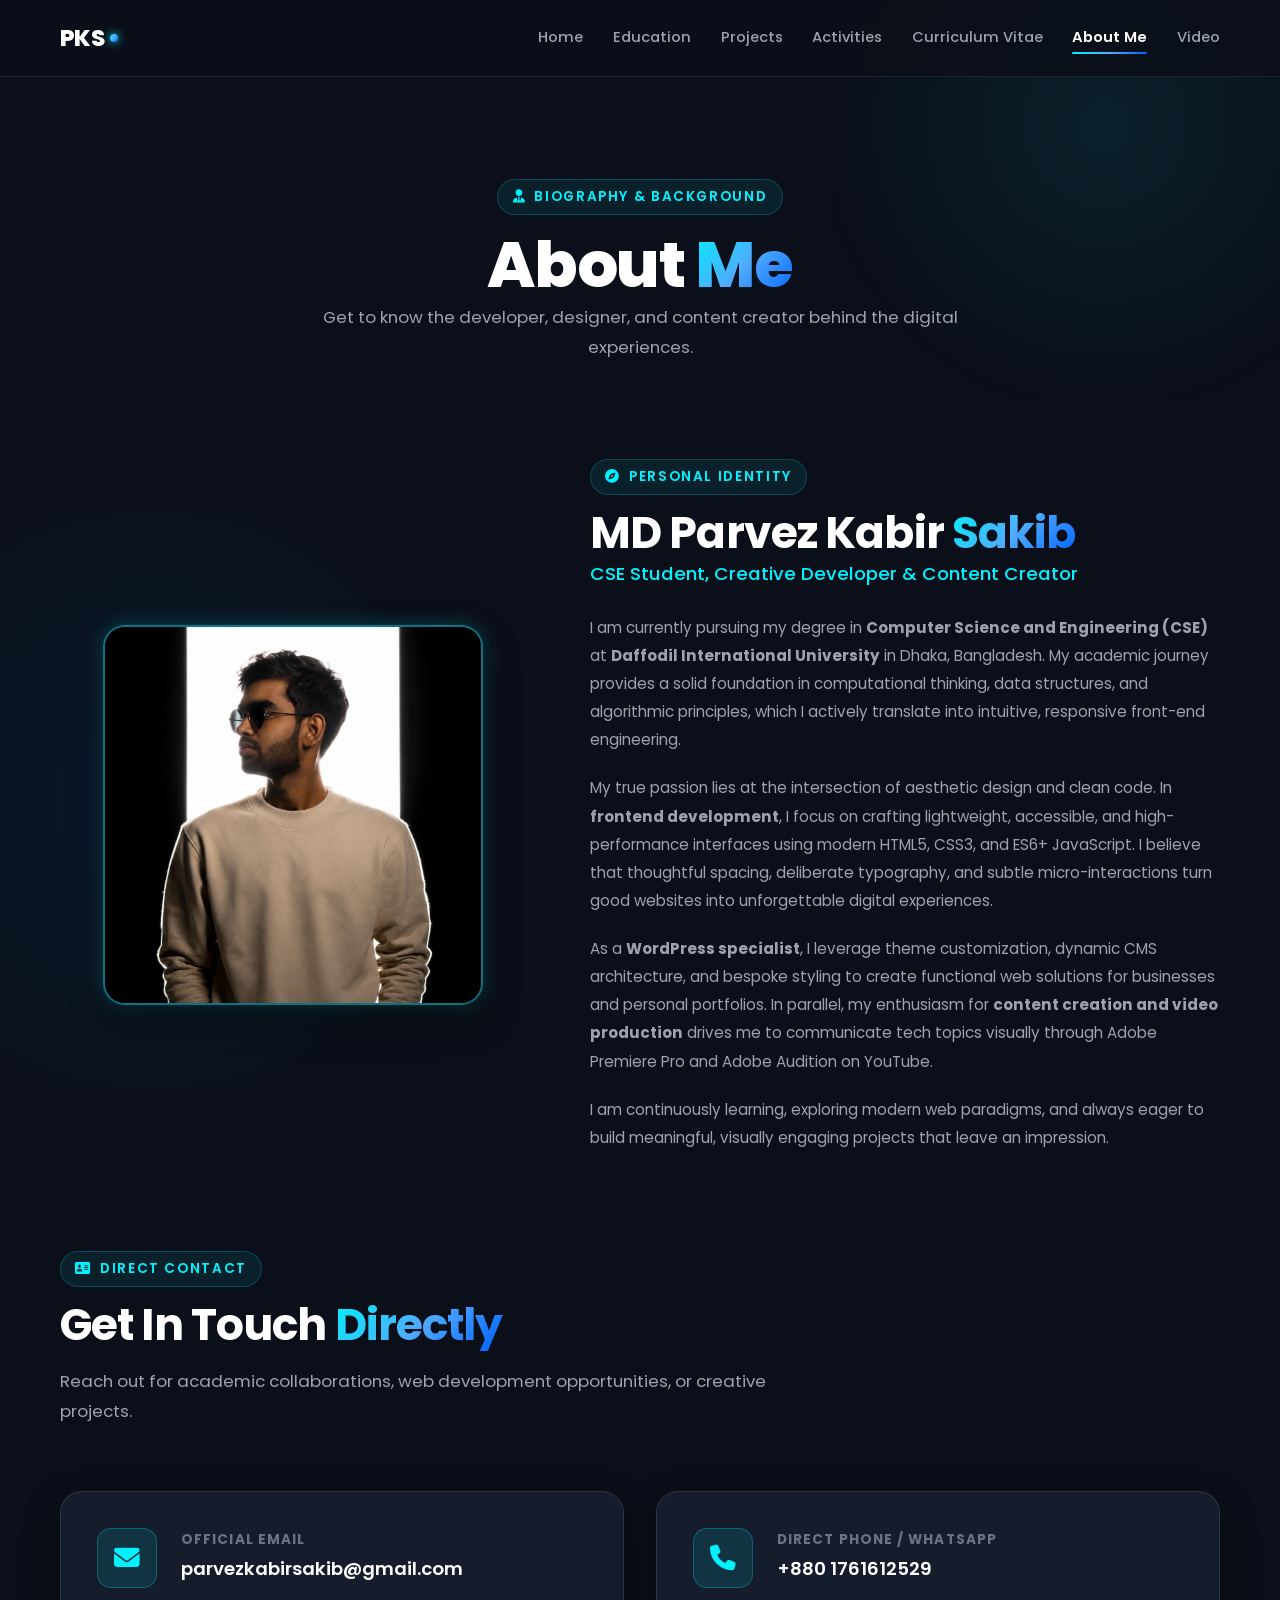
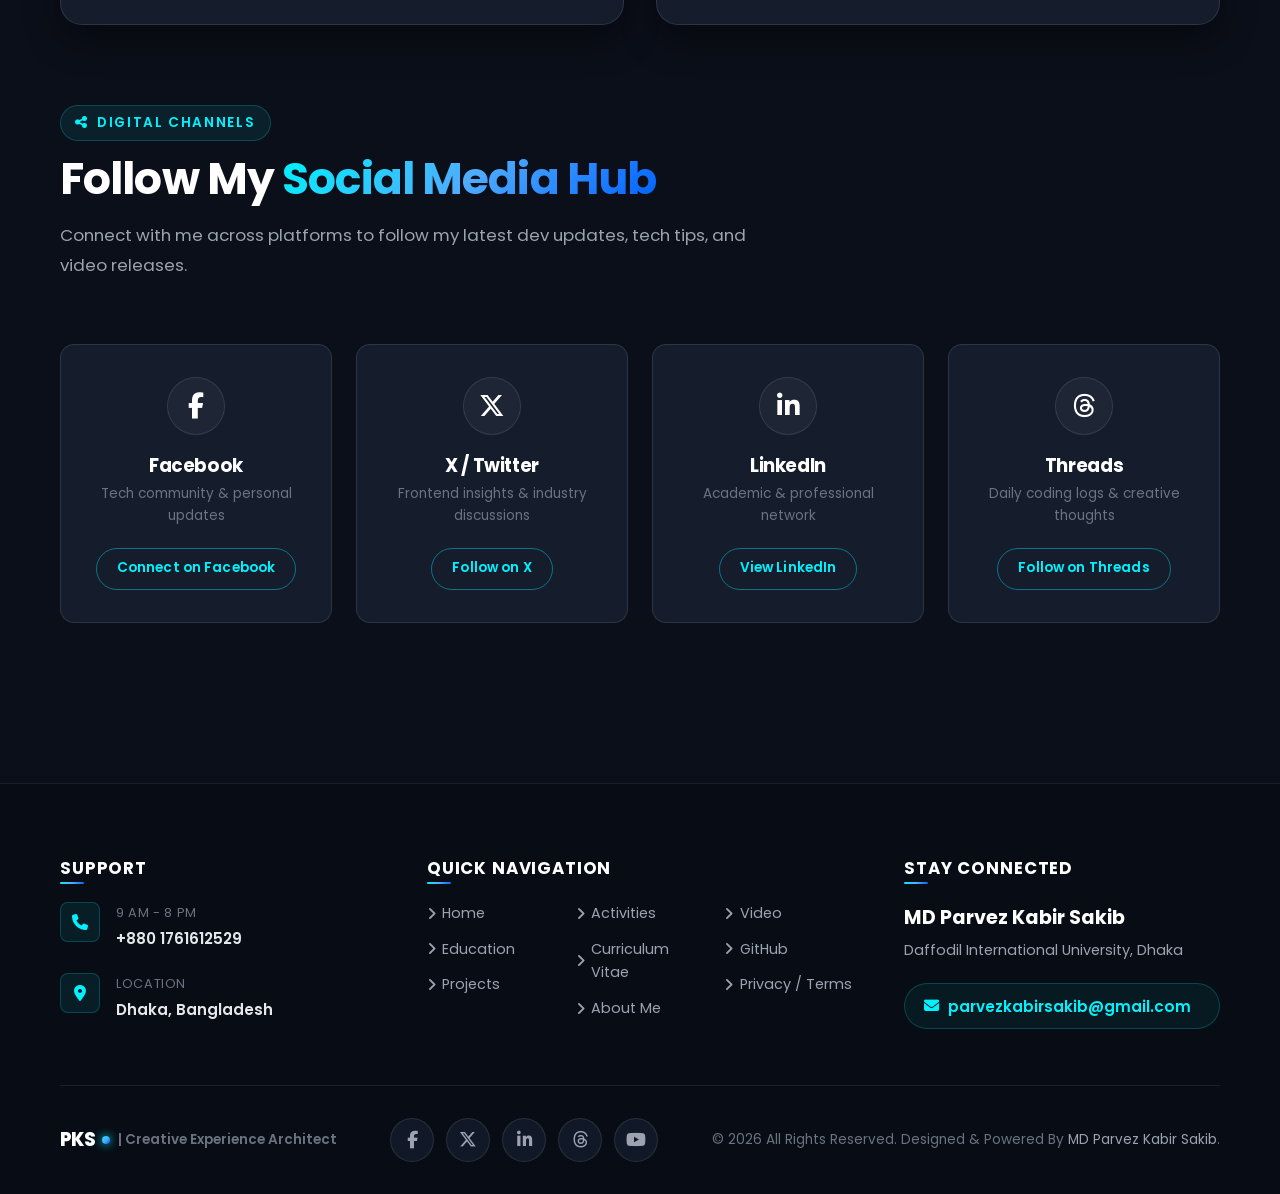
==== about.html @ 27f97925 "Initial commit: MD Parvez Kabir Sakib premium personal portfolio website" ====
<!DOCTYPE html>
<html lang="en">
<head>
  <meta charset="UTF-8">
  <meta name="viewport" content="width=device-width, initial-scale=1.0">
  <meta name="description" content="About MD Parvez Kabir Sakib - CSE student, frontend developer, WordPress specialist, and content creator based in Dhaka, Bangladesh.">
  <meta name="author" content="MD Parvez Kabir Sakib">
  <meta name="theme-color" content="#0b0f19">
  <title>About Me | MD Parvez Kabir Sakib</title>

  <!-- Google Font: Poppins -->
  <link rel="preconnect" href="https://fonts.googleapis.com">
  <link rel="preconnect" href="https://fonts.gstatic.com" crossorigin>
  <link href="https://fonts.googleapis.com/css2?family=Poppins:wght@300;400;500;600;700;800&display=swap" rel="stylesheet">

  <!-- Font Awesome Icons -->
  <link rel="stylesheet" href="https://cdnjs.cloudflare.com/ajax/libs/font-awesome/6.5.1/css/all.min.css">

  <!-- Master Stylesheet -->
  <link rel="stylesheet" href="css/style.css">
</head>
<body>

  <!-- ========================================================================
       GLOBAL NAVIGATION BAR
       ======================================================================== -->
  <header class="site-header">
    <div class="container">
      <nav class="navbar" aria-label="Main Navigation">
        <a href="index.html" class="brand-logo" aria-label="MD Parvez Kabir Sakib Home">
          <span>PKS</span><span class="logo-dot"></span>
        </a>

        <button class="nav-toggle" aria-label="Toggle Navigation Menu" aria-expanded="false">
          <span></span>
          <span></span>
          <span></span>
        </button>

        <ul class="nav-menu">
          <li><a href="index.html" class="nav-link">Home</a></li>
          <li><a href="education.html" class="nav-link">Education</a></li>
          <li><a href="projects.html" class="nav-link">Projects</a></li>
          <li><a href="activities.html" class="nav-link">Activities</a></li>
          <li><a href="cv.html" class="nav-link">Curriculum Vitae</a></li>
          <li><a href="about.html" class="nav-link active">About Me</a></li>
          <li><a href="video.html" class="nav-link">Video</a></li>
        </ul>
      </nav>
    </div>
  </header>

  <main>
    <!-- ======================================================================
         PAGE HERO BANNER
         ====================================================================== -->
    <section class="section" style="padding-bottom: 2rem;">
      <div class="container">
        <div class="section-header reveal-item reveal-down">
          <span class="section-label"><i class="fa-solid fa-user-tie"></i> Biography & Background</span>
          <h1>About <span class="text-gradient">Me</span></h1>
          <p>Get to know the developer, designer, and content creator behind the digital experiences.</p>
        </div>
      </div>
    </section>

    <!-- ======================================================================
         PROFILE STORY SECTION (2-COLUMN EDITORIAL)
         ====================================================================== -->
    <section class="section" style="padding-top: 0;">
      <div class="container">
        
        <div class="about-hero-grid">
          <!-- Portrait Frame -->
          <div class="about-portrait-wrap reveal-item reveal-left">
            <div class="about-portrait-frame">
              <!-- PROFILE IMAGE: Replace assets/images/profile.jpg with your portrait photo -->
              <img src="assets/images/profile.jpg" alt="Portrait of MD Parvez Kabir Sakib" loading="eager">
            </div>
          </div>

          <!-- Story Narrative Content -->
          <div class="about-story-content reveal-item reveal-right">
            <span class="section-label"><i class="fa-solid fa-compass"></i> Personal Identity</span>
            <h2>MD Parvez Kabir <span class="text-gradient">Sakib</span></h2>
            <div class="about-lead">CSE Student, Creative Developer & Content Creator</div>

            <div class="about-body-text">
              <p>
                I am currently pursuing my degree in <strong>Computer Science and Engineering (CSE)</strong> at <strong>Daffodil International University</strong> in Dhaka, Bangladesh. My academic journey provides a solid foundation in computational thinking, data structures, and algorithmic principles, which I actively translate into intuitive, responsive front-end engineering.
              </p>
              <p>
                My true passion lies at the intersection of aesthetic design and clean code. In <strong>frontend development</strong>, I focus on crafting lightweight, accessible, and high-performance interfaces using modern HTML5, CSS3, and ES6+ JavaScript. I believe that thoughtful spacing, deliberate typography, and subtle micro-interactions turn good websites into unforgettable digital experiences.
              </p>
              <p>
                As a <strong>WordPress specialist</strong>, I leverage theme customization, dynamic CMS architecture, and bespoke styling to create functional web solutions for businesses and personal portfolios. In parallel, my enthusiasm for <strong>content creation and video production</strong> drives me to communicate tech topics visually through Adobe Premiere Pro and Adobe Audition on YouTube.
              </p>
              <p>
                I am continuously learning, exploring modern web paradigms, and always eager to build meaningful, visually engaging projects that leave an impression.
              </p>
            </div>
          </div>
        </div>

        <!-- ====================================================================
             DIRECT CONTACT INFORMATION HUB (CLICKABLE MAILTO & TEL)
             ==================================================================== -->
        <div id="contact" style="margin-bottom: 5rem;">
          <div class="section-header text-left reveal-item reveal-up">
            <span class="section-label"><i class="fa-solid fa-address-card"></i> Direct Contact</span>
            <h2>Get In Touch <span class="text-gradient">Directly</span></h2>
            <p>Reach out for academic collaborations, web development opportunities, or creative projects.</p>
          </div>

          <div class="contact-hub-grid">
            <!-- Email Card -->
            <div class="contact-card-interactive reveal-item reveal-scale delay-1">
              <div class="contact-card-icon">
                <i class="fa-solid fa-envelope"></i>
              </div>
              <div class="contact-card-info">
                <h4>Official Email</h4>
                <a href="mailto:parvezkabirsakib@gmail.com">parvezkabirsakib@gmail.com</a>
              </div>
            </div>

            <!-- Phone Card -->
            <div class="contact-card-interactive reveal-item reveal-scale delay-2">
              <div class="contact-card-icon">
                <i class="fa-solid fa-phone"></i>
              </div>
              <div class="contact-card-info">
                <h4>Direct Phone / WhatsApp</h4>
                <a href="tel:+8801761612529">+880 1761612529</a>
              </div>
            </div>
          </div>
        </div>

        <!-- ====================================================================
             SOCIAL MEDIA HUB (4 PLATFORMS)
             ==================================================================== -->
        <div style="margin-bottom: 3rem;">
          <div class="section-header text-left reveal-item reveal-up">
            <span class="section-label"><i class="fa-solid fa-share-nodes"></i> Digital Channels</span>
            <h2>Follow My <span class="text-gradient">Social Media Hub</span></h2>
            <p>Connect with me across platforms to follow my latest dev updates, tech tips, and video releases.</p>
          </div>

          <div class="social-hub-grid">
            <!-- 1. Facebook -->
            <a href="https://www.facebook.com/parvezkabirsakib/" target="_blank" rel="noopener noreferrer" class="social-hub-card reveal-item reveal-up delay-1">
              <div class="social-hub-icon">
                <i class="fa-brands fa-facebook-f"></i>
              </div>
              <h3 class="social-hub-name">Facebook</h3>
              <div class="social-hub-desc">Tech community & personal updates</div>
              <span class="btn btn-outline btn-sm">Connect on Facebook</span>
            </a>

            <!-- 2. X (Twitter) -->
            <a href="https://x.com/ParvezKabir03" target="_blank" rel="noopener noreferrer" class="social-hub-card reveal-item reveal-up delay-2">
              <div class="social-hub-icon">
                <i class="fa-brands fa-x-twitter"></i>
              </div>
              <h3 class="social-hub-name">X / Twitter</h3>
              <div class="social-hub-desc">Frontend insights & industry discussions</div>
              <span class="btn btn-outline btn-sm">Follow on X</span>
            </a>

            <!-- 3. LinkedIn -->
            <a href="https://www.linkedin.com/in/parvez-kabir-sakib-220777326/" target="_blank" rel="noopener noreferrer" class="social-hub-card reveal-item reveal-up delay-3">
              <div class="social-hub-icon">
                <i class="fa-brands fa-linkedin-in"></i>
              </div>
              <h3 class="social-hub-name">LinkedIn</h3>
              <div class="social-hub-desc">Academic & professional network</div>
              <span class="btn btn-outline btn-sm">View LinkedIn</span>
            </a>

            <!-- 4. Threads -->
            <a href="https://www.threads.com/@parvezkabirsakib" target="_blank" rel="noopener noreferrer" class="social-hub-card reveal-item reveal-up delay-4">
              <div class="social-hub-icon">
                <i class="fa-brands fa-threads"></i>
              </div>
              <h3 class="social-hub-name">Threads</h3>
              <div class="social-hub-desc">Daily coding logs & creative thoughts</div>
              <span class="btn btn-outline btn-sm">Follow on Threads</span>
            </a>
          </div>
        </div>

      </div>
    </section>

    <!-- Terms / Privacy notice placeholder anchor for footer compliance -->
    <div id="terms" style="padding-top: 10px;"></div>
  </main>

  <!-- ========================================================================
       GLOBAL FOOTER
       ======================================================================== -->
  <footer class="site-footer">
    <div class="container">
      <div class="footer-top-grid">
        
        <!-- COLUMN 01 — SUPPORT -->
        <div class="footer-col">
          <h4 class="footer-col-title">Support</h4>
          <div class="footer-contact-cards">
            <div class="footer-contact-item">
              <div class="footer-contact-icon">
                <i class="fa-solid fa-phone"></i>
              </div>
              <div class="footer-contact-text">
                <span>9 AM - 8 PM</span>
                <a href="tel:+8801761612529">+880 1761612529</a>
              </div>
            </div>

            <div class="footer-contact-item">
              <div class="footer-contact-icon">
                <i class="fa-solid fa-location-dot"></i>
              </div>
              <div class="footer-contact-text">
                <span>Location</span>
                <strong>Dhaka, Bangladesh</strong>
              </div>
            </div>
          </div>
        </div>

        <!-- COLUMN 02 — ABOUT ME / QUICK LINKS -->
        <div class="footer-col">
          <h4 class="footer-col-title">Quick Navigation</h4>
          <div class="footer-links-grid">
            <div class="footer-links-group">
              <a href="index.html" class="footer-link"><i class="fa-solid fa-angle-right"></i> Home</a>
              <a href="education.html" class="footer-link"><i class="fa-solid fa-angle-right"></i> Education</a>
              <a href="projects.html" class="footer-link"><i class="fa-solid fa-angle-right"></i> Projects</a>
            </div>
            <div class="footer-links-group">
              <a href="activities.html" class="footer-link"><i class="fa-solid fa-angle-right"></i> Activities</a>
              <a href="cv.html" class="footer-link"><i class="fa-solid fa-angle-right"></i> Curriculum Vitae</a>
              <a href="about.html" class="footer-link"><i class="fa-solid fa-angle-right"></i> About Me</a>
            </div>
            <div class="footer-links-group">
              <a href="video.html" class="footer-link"><i class="fa-solid fa-angle-right"></i> Video</a>
              <a href="https://github.com/parvezkabirsakib" target="_blank" rel="noopener noreferrer" class="footer-link"><i class="fa-solid fa-angle-right"></i> GitHub</a>
              <a href="about.html#terms" class="footer-link"><i class="fa-solid fa-angle-right"></i> Privacy / Terms</a>
            </div>
          </div>
        </div>

        <!-- COLUMN 03 — STAY CONNECTED -->
        <div class="footer-col">
          <h4 class="footer-col-title">Stay Connected</h4>
          <div class="footer-connected-block">
            <div class="footer-author-name">MD Parvez Kabir Sakib</div>
            <div class="footer-author-uni">Daffodil International University, Dhaka</div>
            <a href="mailto:parvezkabirsakib@gmail.com" class="footer-email-link">
              <i class="fa-solid fa-envelope"></i> parvezkabirsakib@gmail.com
            </a>
          </div>
        </div>

      </div>

      <!-- FOOTER BOTTOM -->
      <div class="footer-bottom">
        <div class="footer-badge-wrap">
          <span class="brand-logo" style="font-size: 1.15rem;">PKS<span class="logo-dot"></span></span>
          <span>| Creative Experience Architect</span>
        </div>

        <div class="footer-social-icons">
          <a href="https://www.facebook.com/parvezkabirsakib/" target="_blank" rel="noopener noreferrer" class="social-btn" aria-label="Facebook">
            <i class="fa-brands fa-facebook-f"></i>
          </a>
          <a href="https://x.com/ParvezKabir03" target="_blank" rel="noopener noreferrer" class="social-btn" aria-label="X (Twitter)">
            <i class="fa-brands fa-x-twitter"></i>
          </a>
          <a href="https://www.linkedin.com/in/parvez-kabir-sakib-220777326/" target="_blank" rel="noopener noreferrer" class="social-btn" aria-label="LinkedIn">
            <i class="fa-brands fa-linkedin-in"></i>
          </a>
          <a href="https://www.threads.com/@parvezkabirsakib" target="_blank" rel="noopener noreferrer" class="social-btn" aria-label="Threads">
            <i class="fa-brands fa-threads"></i>
          </a>
          <a href="https://www.youtube.com/@ojanarohoshoershondhane9243" target="_blank" rel="noopener noreferrer" class="social-btn" aria-label="YouTube">
            <i class="fa-brands fa-youtube"></i>
          </a>
        </div>

        <div class="footer-copyright">
          © 2026 All Rights Reserved. Designed & Powered By <span>MD Parvez Kabir Sakib</span>.
        </div>
      </div>
    </div>
  </footer>

  <script src="js/script.js" defer></script>
</body>
</html>
---- css/style.css ----
/* ==========================================================================
   MASTER STYLESHEET: MD PARVEZ KABIR SAKIB - PREMIUM PORTFOLIO
   Art Direction: Dark Luxury Creative Agency & Interactive Experience
   Color Palette: Dark Navy (#0b0f19) & Electric Gradient-Blue
   Typography: Poppins (Google Fonts)
   ========================================================================== */

/* --------------------------------------------------------------------------
   1. CSS VARIABLES & DESIGN TOKENS
   -------------------------------------------------------------------------- */
:root {
  /* Color Identity */
  --bg-primary: #0b0f19;
  --bg-secondary: #111827;
  --bg-card: #151d2d;
  --bg-card-hover: #1a2438;
  --bg-card-subtle: rgba(21, 29, 45, 0.65);
  --bg-glass: rgba(21, 29, 45, 0.72);
  --bg-glass-nav: rgba(11, 15, 25, 0.88);

  /* Borders & Dividers */
  --border-subtle: rgba(255, 255, 255, 0.08);
  --border-card: rgba(255, 255, 255, 0.1);
  --border-highlight: rgba(0, 242, 254, 0.4);
  --border-glow: rgba(0, 242, 254, 0.2);

  /* Typography Colors */
  --text-primary: #ffffff;
  --text-secondary: #9ca3af;
  --text-muted: #6b7280;
  --text-contrast: #e5e7eb;

  /* Electric Gradient Blue */
  --gradient-blue: linear-gradient(135deg, #00f2fe 0%, #4facfe 50%, #0061ff 100%);
  --gradient-blue-reverse: linear-gradient(135deg, #0061ff 0%, #4facfe 50%, #00f2fe 100%);
  --gradient-blue-subtle: linear-gradient(135deg, rgba(0, 242, 254, 0.15) 0%, rgba(79, 172, 254, 0.1) 50%, rgba(0, 97, 255, 0.05) 100%);
  --gradient-dark-card: linear-gradient(180deg, rgba(21, 29, 45, 0.9) 0%, rgba(17, 24, 39, 0.95) 100%);

  /* Accents & Glows */
  --cyan-accent: #00f2fe;
  --blue-mid: #4facfe;
  --blue-deep: #0061ff;
  --blue-glow: 0 0 20px rgba(0, 242, 254, 0.25);
  --blue-glow-hover: 0 10px 30px rgba(0, 242, 254, 0.35);
  --card-shadow: 0 15px 35px rgba(0, 0, 0, 0.4);
  --card-shadow-hover: 0 22px 45px rgba(0, 0, 0, 0.6);

  /* Typography System */
  --font-family: 'Poppins', -apple-system, BlinkMacSystemFont, 'Segoe UI', Roboto, Helvetica, Arial, sans-serif;

  /* Layout & Spacing */
  --container-width: 1240px;
  --container-padding: clamp(1.25rem, 4vw, 2.5rem);
  --section-spacing-y: clamp(4.5rem, 8vw, 7.5rem);
  --border-radius-sm: 8px;
  --border-radius-md: 14px;
  --border-radius-lg: 22px;
  --border-radius-full: 9999px;

  /* Transitions */
  --transition-fast: 0.22s cubic-bezier(0.16, 1, 0.3, 1);
  --transition-normal: 0.35s cubic-bezier(0.16, 1, 0.3, 1);
  --transition-slow: 0.65s cubic-bezier(0.16, 1, 0.3, 1);
}

/* --------------------------------------------------------------------------
   2. GLOBAL RESETS & FOUNDATION
   -------------------------------------------------------------------------- */
*,
*::before,
*::after {
  box-sizing: border-box;
  margin: 0;
  padding: 0;
}

html {
  font-family: var(--font-family);
  font-size: 16px;
  scroll-behavior: smooth;
  background-color: var(--bg-primary);
  color: var(--text-primary);
  text-rendering: optimizeLegibility;
  -webkit-font-smoothing: antialiased;
  -moz-osx-font-smoothing: grayscale;
}

body {
  background-color: var(--bg-primary);
  color: var(--text-primary);
  min-height: 100vh;
  display: flex;
  flex-direction: column;
  overflow-x: hidden;
  position: relative;
  line-height: 1.65;
}

/* Ambient Subtle Background Glow */
body::before {
  content: "";
  position: fixed;
  top: -150px;
  right: -100px;
  width: 550px;
  height: 550px;
  background: radial-gradient(circle, rgba(0, 242, 254, 0.08) 0%, rgba(0, 97, 255, 0.02) 65%, transparent 75%);
  pointer-events: none;
  z-index: 0;
}

body::after {
  content: "";
  position: fixed;
  bottom: -200px;
  left: -150px;
  width: 600px;
  height: 600px;
  background: radial-gradient(circle, rgba(0, 97, 255, 0.07) 0%, rgba(0, 242, 254, 0.02) 65%, transparent 75%);
  pointer-events: none;
  z-index: 0;
}

img,
svg,
video {
  display: block;
  max-width: 100%;
  height: auto;
}

a {
  color: inherit;
  text-decoration: none;
  transition: color var(--transition-fast);
}

button {
  font-family: inherit;
  background: none;
  border: none;
  cursor: pointer;
  color: inherit;
}

ul,
ol {
  list-style: none;
}

/* Custom Scrollbar */
::-webkit-scrollbar {
  width: 9px;
}

::-webkit-scrollbar-track {
  background: var(--bg-primary);
}

::-webkit-scrollbar-thumb {
  background: #1f293d;
  border-radius: var(--border-radius-full);
  border: 2px solid var(--bg-primary);
}

::-webkit-scrollbar-thumb:hover {
  background: linear-gradient(180deg, #00f2fe, #0061ff);
}

/* Selection Color */
::selection {
  background: rgba(0, 242, 254, 0.3);
  color: #ffffff;
}

/* --------------------------------------------------------------------------
   3. TYPOGRAPHY HIERARCHY
   -------------------------------------------------------------------------- */
h1,
h2,
h3,
h4,
h5,
h6 {
  font-weight: 700;
  line-height: 1.2;
  color: var(--text-primary);
  letter-spacing: -0.02em;
}

h1 {
  font-size: clamp(2.4rem, 5vw, 4.2rem);
  font-weight: 800;
}

h2 {
  font-size: clamp(1.85rem, 3.8vw, 2.75rem);
  font-weight: 700;
}

h3 {
  font-size: clamp(1.35rem, 2.4vw, 1.85rem);
}

h4 {
  font-size: clamp(1.1rem, 1.8vw, 1.35rem);
}

p {
  color: var(--text-secondary);
  font-size: clamp(0.95rem, 1.1vw, 1.05rem);
  line-height: 1.75;
}

.text-gradient {
  background: var(--gradient-blue);
  -webkit-background-clip: text;
  -webkit-text-fill-color: transparent;
  display: inline-block;
}

.text-muted {
  color: var(--text-muted);
}

.section-label {
  display: inline-flex;
  align-items: center;
  gap: 0.5rem;
  font-size: 0.85rem;
  font-weight: 600;
  letter-spacing: 0.12em;
  text-transform: uppercase;
  color: var(--cyan-accent);
  margin-bottom: 0.75rem;
  background: rgba(0, 242, 254, 0.08);
  padding: 0.35rem 0.9rem;
  border-radius: var(--border-radius-full);
  border: 1px solid rgba(0, 242, 254, 0.2);
}

.section-header {
  text-align: center;
  max-width: 720px;
  margin: 0 auto clamp(2.5rem, 5vw, 4rem);
}

.section-header.text-left {
  text-align: left;
  margin-left: 0;
}

.section-header h2 {
  margin-bottom: 1rem;
}

.section-header p {
  color: var(--text-secondary);
  font-size: 1.05rem;
}

/* --------------------------------------------------------------------------
   4. LAYOUT CONTAINERS & UTILITIES
   -------------------------------------------------------------------------- */
.container {
  width: 100%;
  max-width: var(--container-width);
  margin: 0 auto;
  padding: 0 var(--container-padding);
  position: relative;
  z-index: 1;
}

.section {
  padding: var(--section-spacing-y) 0;
  position: relative;
  z-index: 1;
}

.section-alt {
  background-color: var(--bg-secondary);
  border-top: 1px solid var(--border-subtle);
  border-bottom: 1px solid var(--border-subtle);
}

/* Flex / Grid Utilities */
.grid {
  display: grid;
  gap: 2rem;
}

.grid-2 {
  grid-template-columns: repeat(2, 1fr);
}

.grid-3 {
  grid-template-columns: repeat(3, 1fr);
}

.grid-4 {
  grid-template-columns: repeat(4, 1fr);
}

/* --------------------------------------------------------------------------
   5. BUTTONS & INTERACTIVE ELEMENTS
   -------------------------------------------------------------------------- */
.btn {
  display: inline-flex;
  align-items: center;
  justify-content: center;
  gap: 0.65rem;
  padding: 0.85rem 1.85rem;
  font-size: 0.95rem;
  font-weight: 600;
  border-radius: var(--border-radius-full);
  transition: all var(--transition-normal);
  position: relative;
  overflow: hidden;
  letter-spacing: 0.01em;
  white-space: nowrap;
  text-decoration: none;
}

.btn-primary {
  background: var(--gradient-blue);
  color: #0b0f19;
  font-weight: 700;
  box-shadow: 0 4px 15px rgba(0, 242, 254, 0.25);
  border: 1px solid transparent;
}

.btn-primary:hover {
  transform: translateY(-3px);
  box-shadow: var(--blue-glow-hover);
  color: #000000;
}

.btn-secondary {
  background: rgba(255, 255, 255, 0.04);
  color: var(--text-primary);
  border: 1px solid var(--border-card);
  backdrop-filter: blur(8px);
}

.btn-secondary:hover {
  background: rgba(255, 255, 255, 0.08);
  border-color: var(--cyan-accent);
  color: #ffffff;
  transform: translateY(-3px);
  box-shadow: 0 6px 20px rgba(0, 242, 254, 0.15);
}

.btn-outline {
  background: transparent;
  color: var(--cyan-accent);
  border: 1px solid rgba(0, 242, 254, 0.4);
}

.btn-outline:hover {
  background: rgba(0, 242, 254, 0.1);
  border-color: var(--cyan-accent);
  box-shadow: var(--blue-glow);
  transform: translateY(-2px);
}

.btn-sm {
  padding: 0.55rem 1.25rem;
  font-size: 0.85rem;
}

/* Circular Social Button */
.social-btn {
  display: inline-flex;
  align-items: center;
  justify-content: center;
  width: 44px;
  height: 44px;
  border-radius: var(--border-radius-full);
  background: rgba(21, 29, 45, 0.8);
  border: 1px solid var(--border-card);
  color: var(--text-secondary);
  font-size: 1.1rem;
  transition: all var(--transition-fast);
}

.social-btn:hover {
  color: #0b0f19;
  background: var(--gradient-blue);
  border-color: transparent;
  transform: translateY(-3px);
  box-shadow: var(--blue-glow);
}

/* --------------------------------------------------------------------------
   6. GLOBAL NAVIGATION (GLASSMORPHIC STICKY NAVBAR)
   -------------------------------------------------------------------------- */
.site-header {
  position: sticky;
  top: 0;
  left: 0;
  width: 100%;
  z-index: 1000;
  background: var(--bg-glass-nav);
  backdrop-filter: blur(14px);
  -webkit-backdrop-filter: blur(14px);
  border-bottom: 1px solid var(--border-subtle);
  transition: padding var(--transition-fast), background var(--transition-fast);
}

.navbar {
  display: flex;
  align-items: center;
  justify-content: space-between;
  height: 76px;
}

/* Logo */
.brand-logo {
  display: inline-flex;
  align-items: center;
  gap: 0.4rem;
  font-size: 1.45rem;
  font-weight: 800;
  letter-spacing: -0.03em;
  color: #ffffff;
}

.brand-logo .logo-dot {
  display: inline-block;
  width: 8px;
  height: 8px;
  border-radius: 50%;
  background: var(--gradient-blue);
  box-shadow: 0 0 10px var(--cyan-accent);
}

/* Navigation Links */
.nav-menu {
  display: flex;
  align-items: center;
  gap: 1.85rem;
}

.nav-link {
  font-size: 0.92rem;
  font-weight: 500;
  color: var(--text-secondary);
  position: relative;
  padding: 0.4rem 0;
  transition: color var(--transition-fast);
}

.nav-link::after {
  content: "";
  position: absolute;
  left: 0;
  bottom: 0;
  width: 0;
  height: 2px;
  background: var(--gradient-blue);
  transition: width var(--transition-normal);
  border-radius: var(--border-radius-full);
}

.nav-link:hover {
  color: #ffffff;
}

.nav-link:hover::after {
  width: 100%;
}

.nav-link.active {
  color: #ffffff;
  font-weight: 600;
}

.nav-link.active::after {
  width: 100%;
}

/* Hamburger Toggle for Mobile */
.nav-toggle {
  display: none;
  flex-direction: column;
  justify-content: center;
  align-items: center;
  width: 44px;
  height: 44px;
  background: rgba(255, 255, 255, 0.05);
  border: 1px solid var(--border-card);
  border-radius: var(--border-radius-sm);
  cursor: pointer;
  padding: 0;
  z-index: 1001;
  transition: border-color var(--transition-fast);
}

.nav-toggle:hover {
  border-color: var(--cyan-accent);
}

.nav-toggle span {
  display: block;
  width: 22px;
  height: 2px;
  background: #ffffff;
  border-radius: 2px;
  transition: all var(--transition-fast);
}

.nav-toggle span:not(:last-child) {
  margin-bottom: 5px;
}

/* Hamburger Active State Animation */
.nav-toggle.is-active span:nth-child(1) {
  transform: translateY(7px) rotate(45deg);
  background: var(--cyan-accent);
}

.nav-toggle.is-active span:nth-child(2) {
  opacity: 0;
  transform: scaleX(0);
}

.nav-toggle.is-active span:nth-child(3) {
  transform: translateY(-7px) rotate(-45deg);
  background: var(--cyan-accent);
}

/* --------------------------------------------------------------------------
   7. HERO SECTION (HOME PAGE)
   -------------------------------------------------------------------------- */
.hero-section {
  padding: clamp(3rem, 6vw, 6.5rem) 0 clamp(4rem, 8vw, 7rem);
  position: relative;
  overflow: hidden;
}

.hero-grid {
  display: grid;
  grid-template-columns: 1.15fr 0.85fr;
  align-items: center;
  gap: clamp(2rem, 5vw, 4.5rem);
}

/* Left Hero Column */
.hero-left {
  display: flex;
  flex-direction: column;
  align-items: flex-start;
}

.hero-subtitle-intro {
  display: inline-flex;
  align-items: center;
  gap: 0.6rem;
  font-size: 1.05rem;
  font-weight: 500;
  color: var(--cyan-accent);
  margin-bottom: 0.85rem;
  letter-spacing: 0.03em;
}

.hero-title {
  margin-bottom: 1rem;
  font-weight: 800;
  line-height: 1.15;
}

.hero-typewriter-wrapper {
  font-size: clamp(1.2rem, 2.2vw, 1.7rem);
  font-weight: 600;
  color: var(--text-contrast);
  margin-bottom: 1.5rem;
  min-height: 2.4rem;
  display: flex;
  align-items: center;
  flex-wrap: wrap;
  gap: 0.35rem;
}

.typewriter-text {
  background: var(--gradient-blue);
  -webkit-background-clip: text;
  -webkit-text-fill-color: transparent;
  font-weight: 700;
}

.typewriter-cursor {
  display: inline-block;
  width: 3px;
  height: 1.3em;
  background: var(--cyan-accent);
  margin-left: 3px;
  vertical-align: middle;
  border-radius: 2px;
  animation: cursorBlink 0.9s infinite;
  box-shadow: 0 0 8px var(--cyan-accent);
}

@keyframes cursorBlink {

  0%,
  100% {
    opacity: 1;
  }

  50% {
    opacity: 0;
  }
}

.hero-description {
  max-width: 580px;
  font-size: 1.05rem;
  color: var(--text-secondary);
  line-height: 1.8;
  margin-bottom: 2.25rem;
}

.hero-actions {
  display: flex;
  align-items: center;
  flex-wrap: wrap;
  gap: 1.25rem;
  margin-bottom: 2.5rem;
}

.hero-socials {
  display: flex;
  align-items: center;
  gap: 0.85rem;
}

.hero-socials-label {
  font-size: 0.85rem;
  color: var(--text-muted);
  font-weight: 500;
  margin-right: 0.25rem;
}

/* Right Hero Column (Circular Profile Composition) */
.hero-right {
  display: flex;
  justify-content: center;
  align-items: center;
  position: relative;
}

.profile-composition-container {
  position: relative;
  width: clamp(280px, 32vw, 420px);
  height: clamp(280px, 32vw, 420px);
  display: flex;
  align-items: center;
  justify-content: center;
}

/* Ambient Glow behind image */
.profile-glow-backdrop {
  position: absolute;
  top: 50%;
  left: 50%;
  transform: translate(-50%, -50%);
  width: 90%;
  height: 90%;
  background: radial-gradient(circle, rgba(0, 242, 254, 0.22) 0%, rgba(0, 97, 255, 0.12) 60%, transparent 80%);
  border-radius: 50%;
  filter: blur(25px);
  z-index: 1;
  pointer-events: none;
}

/* Counter-Rotating Gradient Ring 1 */
.orbit-ring-outer {
  position: absolute;
  top: 0;
  left: 0;
  width: 100%;
  height: 100%;
  border-radius: 50%;
  border: 2px dashed rgba(0, 242, 254, 0.35);
  animation: rotateClockwise 28s linear infinite;
  z-index: 2;
  pointer-events: none;
}

.orbit-ring-outer::before {
  content: "";
  position: absolute;
  top: 15%;
  right: 5%;
  width: 10px;
  height: 10px;
  border-radius: 50%;
  background: var(--cyan-accent);
  box-shadow: 0 0 12px var(--cyan-accent);
}

/* Counter-Rotating Gradient Ring 2 */
.orbit-ring-inner {
  position: absolute;
  top: 7%;
  left: 7%;
  width: 86%;
  height: 86%;
  border-radius: 50%;
  border: 1.5px solid transparent;
  border-top-color: var(--cyan-accent);
  border-bottom-color: var(--blue-deep);
  animation: rotateCounterClockwise 20s linear infinite;
  z-index: 2;
  pointer-events: none;
}

.orbit-ring-inner::after {
  content: "";
  position: absolute;
  bottom: 12%;
  left: 8%;
  width: 8px;
  height: 8px;
  border-radius: 50%;
  background: var(--blue-mid);
  box-shadow: 0 0 10px var(--blue-mid);
}

@keyframes rotateClockwise {
  from {
    transform: rotate(0deg);
  }

  to {
    transform: rotate(360deg);
  }
}

@keyframes rotateCounterClockwise {
  from {
    transform: rotate(0deg);
  }

  to {
    transform: rotate(-360deg);
  }
}

/* Inner Profile Frame */
.profile-image-frame {
  position: relative;
  width: 76%;
  height: 76%;
  border-radius: 50%;
  overflow: hidden;
  z-index: 3;
  border: 3px solid rgba(255, 255, 255, 0.15);
  box-shadow: 0 15px 40px rgba(0, 0, 0, 0.6);
  background: var(--bg-card);
  transition: transform var(--transition-normal), border-color var(--transition-normal);
}

.profile-image-frame:hover {
  transform: scale(1.02);
  border-color: var(--cyan-accent);
}

.profile-image-frame img {
  width: 100%;
  height: 100%;
  object-fit: cover;
  transition: transform var(--transition-slow);
}

.profile-image-frame:hover img {
  transform: scale(1.06);
}

/* --------------------------------------------------------------------------
   8. FEATURED HIGHLIGHT CARDS (HOME PAGE)
   -------------------------------------------------------------------------- */
.highlight-card {
  background: var(--bg-card);
  border: 1px solid var(--border-card);
  border-radius: var(--border-radius-lg);
  padding: 2.25rem 2rem;
  position: relative;
  transition: all var(--transition-normal);
  display: flex;
  flex-direction: column;
  box-shadow: var(--card-shadow);
  overflow: hidden;
}

.highlight-card::before {
  content: "";
  position: absolute;
  top: 0;
  left: 0;
  right: 0;
  height: 3px;
  background: var(--gradient-blue);
  opacity: 0;
  transition: opacity var(--transition-fast);
}

.highlight-card:hover {
  transform: translateY(-8px);
  border-color: var(--border-highlight);
  box-shadow: var(--card-shadow-hover), var(--blue-glow);
  background: var(--bg-card-hover);
}

.highlight-card:hover::before {
  opacity: 1;
}

.highlight-icon-box {
  width: 60px;
  height: 60px;
  border-radius: var(--border-radius-md);
  background: rgba(0, 242, 254, 0.08);
  border: 1px solid rgba(0, 242, 254, 0.2);
  display: flex;
  align-items: center;
  justify-content: center;
  color: var(--cyan-accent);
  font-size: 1.6rem;
  margin-bottom: 1.5rem;
  transition: all var(--transition-fast);
}

.highlight-card:hover .highlight-icon-box {
  background: var(--gradient-blue);
  color: #0b0f19;
  transform: scale(1.08);
}

.highlight-card h3 {
  font-size: 1.35rem;
  margin-bottom: 0.85rem;
}

.highlight-card p {
  font-size: 0.95rem;
  line-height: 1.7;
  color: var(--text-secondary);
  margin-bottom: 1.5rem;
  flex-grow: 1;
}

.highlight-tags {
  display: flex;
  flex-wrap: wrap;
  gap: 0.5rem;
}

.highlight-tag {
  font-size: 0.78rem;
  font-weight: 500;
  color: var(--text-muted);
  background: rgba(255, 255, 255, 0.04);
  padding: 0.25rem 0.65rem;
  border-radius: var(--border-radius-full);
  border: 1px solid var(--border-subtle);
  transition: all var(--transition-fast);
}

.highlight-card:hover .highlight-tag {
  color: var(--text-secondary);
  border-color: rgba(0, 242, 254, 0.25);
}

/* --------------------------------------------------------------------------
   9. QUICK STATISTICS COUNTERS (HOME PAGE)
   -------------------------------------------------------------------------- */
.stats-section {
  padding: 4.5rem 0;
  background: var(--bg-secondary);
  border-top: 1px solid var(--border-subtle);
  border-bottom: 1px solid var(--border-subtle);
}

.stats-grid {
  display: grid;
  grid-template-columns: repeat(4, 1fr);
  gap: 1.5rem;
}

.stat-item {
  text-align: center;
  padding: 1.5rem 1rem;
  position: relative;
  transition: transform var(--transition-fast);
}

.stat-item:not(:last-child)::after {
  content: "";
  position: absolute;
  top: 20%;
  right: 0;
  height: 60%;
  width: 1px;
  background: var(--border-subtle);
}

.stat-item:hover {
  transform: translateY(-4px);
}

.stat-number-wrapper {
  display: inline-flex;
  align-items: baseline;
  justify-content: center;
  font-size: clamp(2.4rem, 4vw, 3.4rem);
  font-weight: 800;
  margin-bottom: 0.4rem;
  line-height: 1;
}

.stat-number {
  background: var(--gradient-blue);
  -webkit-background-clip: text;
  -webkit-text-fill-color: transparent;
}

.stat-plus {
  color: var(--cyan-accent);
  font-size: 0.7em;
  margin-left: 2px;
}

.stat-label {
  font-size: 0.92rem;
  font-weight: 500;
  color: var(--text-secondary);
  letter-spacing: 0.02em;
}

/* --------------------------------------------------------------------------
   10. CALL TO ACTION (CTA BANNER)
   -------------------------------------------------------------------------- */
.cta-banner {
  background: linear-gradient(135deg, rgba(21, 29, 45, 0.95) 0%, rgba(17, 24, 39, 0.98) 100%);
  border: 1px solid var(--border-card);
  border-radius: var(--border-radius-lg);
  padding: clamp(2.5rem, 5vw, 4.5rem) clamp(1.5rem, 4vw, 3.5rem);
  text-align: center;
  position: relative;
  overflow: hidden;
  box-shadow: var(--card-shadow);
}

.cta-banner::before {
  content: "";
  position: absolute;
  top: -50%;
  left: 50%;
  transform: translateX(-50%);
  width: 70%;
  height: 100%;
  background: radial-gradient(circle, rgba(0, 242, 254, 0.12) 0%, transparent 70%);
  pointer-events: none;
}

.cta-banner h2 {
  font-size: clamp(2rem, 3.8vw, 3rem);
  margin-bottom: 1rem;
}

.cta-banner p {
  font-size: clamp(1.05rem, 1.4vw, 1.25rem);
  color: var(--text-secondary);
  max-width: 620px;
  margin: 0 auto 2.5rem;
}

/* --------------------------------------------------------------------------
   11. EDUCATION PAGE — TIMELINE COMPOSITION
   -------------------------------------------------------------------------- */
.timeline-container {
  position: relative;
  max-width: 860px;
  margin: 0 auto;
  padding: 2rem 0;
}

/* Vertical Gradient Line */
.timeline-container::before {
  content: "";
  position: absolute;
  top: 0;
  bottom: 0;
  left: 36px;
  width: 3px;
  background: linear-gradient(180deg, #00f2fe 0%, #4facfe 50%, #0061ff 100%);
  border-radius: var(--border-radius-full);
  box-shadow: 0 0 12px rgba(0, 242, 254, 0.3);
}

.timeline-item {
  position: relative;
  padding-left: 90px;
  margin-bottom: 3.5rem;
}

.timeline-item:last-child {
  margin-bottom: 0;
}

/* Timeline Node */
.timeline-node {
  position: absolute;
  left: 17px;
  top: 0;
  width: 40px;
  height: 40px;
  border-radius: 50%;
  background: var(--bg-card);
  border: 2px solid var(--cyan-accent);
  display: flex;
  align-items: center;
  justify-content: center;
  color: var(--cyan-accent);
  font-size: 0.95rem;
  font-weight: 700;
  box-shadow: 0 0 16px rgba(0, 242, 254, 0.4);
  z-index: 2;
  transition: all var(--transition-fast);
}

.timeline-item:hover .timeline-node {
  background: var(--gradient-blue);
  color: #0b0f19;
  transform: scale(1.15);
}

/* Timeline Card */
.timeline-card {
  background: var(--bg-card);
  border: 1px solid var(--border-card);
  border-radius: var(--border-radius-lg);
  padding: 2.25rem 2.5rem;
  box-shadow: var(--card-shadow);
  transition: all var(--transition-normal);
  position: relative;
  overflow: hidden;
}

.timeline-card::after {
  content: "";
  position: absolute;
  top: 0;
  left: 0;
  bottom: 0;
  width: 4px;
  background: var(--gradient-blue);
  opacity: 0;
  transition: opacity var(--transition-fast);
}

.timeline-item:hover .timeline-card {
  transform: translateX(8px);
  border-color: var(--border-highlight);
  box-shadow: var(--card-shadow-hover);
  background: var(--bg-card-hover);
}

.timeline-item:hover .timeline-card::after {
  opacity: 1;
}

.timeline-header {
  display: flex;
  align-items: center;
  justify-content: space-between;
  flex-wrap: wrap;
  gap: 1rem;
  margin-bottom: 1rem;
}

.timeline-number {
  font-size: 0.85rem;
  font-weight: 700;
  letter-spacing: 0.1em;
  color: var(--cyan-accent);
  text-transform: uppercase;
}

.timeline-date-badge {
  font-size: 0.82rem;
  font-weight: 600;
  padding: 0.35rem 0.85rem;
  background: rgba(255, 255, 255, 0.05);
  border: 1px solid var(--border-subtle);
  border-radius: var(--border-radius-full);
  color: var(--text-secondary);
}

.timeline-title {
  font-size: 1.45rem;
  margin-bottom: 0.5rem;
}

.timeline-dept {
  font-size: 1.05rem;
  color: var(--cyan-accent);
  font-weight: 600;
  margin-bottom: 1rem;
  display: flex;
  align-items: center;
  gap: 0.5rem;
}

.timeline-focus-list {
  display: flex;
  flex-wrap: wrap;
  gap: 0.65rem;
  margin-top: 1.25rem;
}

.timeline-focus-tag {
  font-size: 0.85rem;
  font-weight: 500;
  padding: 0.4rem 0.95rem;
  background: rgba(0, 242, 254, 0.07);
  border: 1px solid rgba(0, 242, 254, 0.2);
  border-radius: var(--border-radius-full);
  color: var(--text-contrast);
}

/* --------------------------------------------------------------------------
   12. PROJECTS PAGE — HORIZONTAL DISTINCTIVE ROWS
   -------------------------------------------------------------------------- */
.projects-container {
  display: flex;
  flex-direction: column;
  gap: 2.5rem;
  max-width: 1080px;
  margin: 0 auto;
}

.project-row {
  background: var(--bg-card);
  border: 1px solid var(--border-card);
  border-radius: var(--border-radius-lg);
  padding: clamp(1.75rem, 3vw, 2.5rem);
  box-shadow: var(--card-shadow);
  transition: all var(--transition-normal);
  display: grid;
  grid-template-columns: 1.2fr 1fr;
  align-items: center;
  gap: 2rem;
  position: relative;
  overflow: hidden;
}

.project-row::before {
  content: "";
  position: absolute;
  top: 0;
  left: 0;
  width: 4px;
  height: 100%;
  background: var(--gradient-blue);
  opacity: 0.8;
  transition: width var(--transition-fast);
}

.project-row:hover {
  transform: translateY(-6px);
  border-color: var(--border-highlight);
  box-shadow: var(--card-shadow-hover), var(--blue-glow);
  background: var(--bg-card-hover);
}

.project-row:hover::before {
  width: 6px;
}

/* Project Row Left Side */
.project-left-side {
  display: flex;
  align-items: flex-start;
  gap: 1.5rem;
}

.project-icon-large {
  width: 64px;
  height: 64px;
  min-width: 64px;
  border-radius: var(--border-radius-md);
  background: rgba(0, 242, 254, 0.08);
  border: 1px solid rgba(0, 242, 254, 0.25);
  display: flex;
  align-items: center;
  justify-content: center;
  color: var(--cyan-accent);
  font-size: 2rem;
  transition: all var(--transition-fast);
}

.project-row:hover .project-icon-large {
  background: var(--gradient-blue);
  color: #0b0f19;
  transform: rotate(5deg) scale(1.05);
}

.project-info-block {
  display: flex;
  flex-direction: column;
}

.project-meta-label {
  display: inline-flex;
  align-items: center;
  gap: 0.4rem;
  font-size: 0.82rem;
  font-weight: 600;
  color: var(--cyan-accent);
  text-transform: uppercase;
  letter-spacing: 0.08em;
  margin-bottom: 0.35rem;
}

.project-title {
  font-size: 1.6rem;
  font-weight: 700;
  margin-bottom: 0.35rem;
}

.project-semester {
  font-size: 0.95rem;
  color: var(--text-secondary);
  margin-bottom: 1.15rem;
}

/* Project Row Right Side */
.project-right-side {
  display: flex;
  align-items: center;
  justify-content: space-between;
  background: rgba(255, 255, 255, 0.02);
  border: 1px solid var(--border-subtle);
  border-radius: var(--border-radius-md);
  padding: 1.5rem 1.75rem;
  gap: 1.5rem;
  transition: border-color var(--transition-fast);
}

.project-row:hover .project-right-side {
  border-color: rgba(0, 242, 254, 0.25);
  background: rgba(255, 255, 255, 0.04);
}

.project-site-meta {
  display: flex;
  align-items: center;
  gap: 1rem;
}

.project-doc-icon {
  font-size: 1.8rem;
  color: var(--blue-mid);
}

.project-site-label-wrap {
  display: flex;
  flex-direction: column;
}

.project-site-title {
  font-size: 1.05rem;
  font-weight: 600;
  color: var(--text-primary);
}

.project-site-desc {
  font-size: 0.85rem;
  color: var(--text-muted);
}

.project-actions {
  display: flex;
  align-items: center;
  gap: 0.75rem;
  flex-wrap: wrap;
}

/* --------------------------------------------------------------------------
   13. ACTIVITIES PAGE — 3 DISTINCT SKILL SECTIONS
   -------------------------------------------------------------------------- */
.skills-stack-wrapper {
  display: flex;
  flex-direction: column;
  gap: 4.5rem;
}

.skill-category-block {
  background: var(--bg-card);
  border: 1px solid var(--border-card);
  border-radius: var(--border-radius-lg);
  padding: clamp(2rem, 4vw, 3rem);
  box-shadow: var(--card-shadow);
  position: relative;
}

.skill-category-header {
  display: flex;
  align-items: center;
  gap: 1rem;
  margin-bottom: 2rem;
  padding-bottom: 1.25rem;
  border-bottom: 1px solid var(--border-subtle);
}

.skill-cat-icon {
  width: 48px;
  height: 48px;
  border-radius: var(--border-radius-md);
  background: rgba(0, 242, 254, 0.1);
  border: 1px solid rgba(0, 242, 254, 0.25);
  color: var(--cyan-accent);
  display: flex;
  align-items: center;
  justify-content: center;
  font-size: 1.4rem;
}

.skill-cat-title {
  font-size: 1.5rem;
  font-weight: 700;
}

.skill-cat-subtitle {
  font-size: 0.9rem;
  color: var(--text-muted);
}

/* Section 01: Core Web Skills (Animated Progress Bars) */
.core-skills-grid {
  display: grid;
  grid-template-columns: repeat(3, 1fr);
  gap: 2rem;
}

.core-skill-card {
  background: rgba(255, 255, 255, 0.02);
  border: 1px solid var(--border-subtle);
  border-radius: var(--border-radius-md);
  padding: 1.75rem;
  transition: all var(--transition-fast);
}

.core-skill-card:hover {
  border-color: var(--cyan-accent);
  transform: translateY(-4px);
  background: rgba(255, 255, 255, 0.04);
}

.skill-item-header {
  display: flex;
  align-items: center;
  justify-content: space-between;
  margin-bottom: 1rem;
}

.skill-name-wrap {
  display: flex;
  align-items: center;
  gap: 0.75rem;
}

.skill-icon-mini {
  font-size: 1.5rem;
  color: var(--cyan-accent);
}

.skill-name {
  font-weight: 600;
  font-size: 1.1rem;
}

.skill-percentage-badge {
  font-size: 0.9rem;
  font-weight: 700;
  color: var(--cyan-accent);
  background: rgba(0, 242, 254, 0.1);
  padding: 0.2rem 0.6rem;
  border-radius: var(--border-radius-full);
}

.progress-track {
  width: 100%;
  height: 8px;
  background: rgba(255, 255, 255, 0.08);
  border-radius: var(--border-radius-full);
  overflow: hidden;
  position: relative;
}

.progress-fill {
  height: 100%;
  border-radius: var(--border-radius-full);
  background: var(--gradient-blue);
  width: 0%;
  transition: width 1.4s cubic-bezier(0.16, 1, 0.3, 1);
  box-shadow: 0 0 10px rgba(0, 242, 254, 0.5);
}

/* Section 02: Familiar With (Modern Circular / Tech Badges) */
.familiar-skills-grid {
  display: grid;
  grid-template-columns: repeat(3, 1fr);
  gap: 2rem;
}

.familiar-skill-card {
  background: rgba(255, 255, 255, 0.02);
  border: 1px solid var(--border-subtle);
  border-radius: var(--border-radius-md);
  padding: 2rem;
  text-align: center;
  display: flex;
  flex-direction: column;
  align-items: center;
  transition: all var(--transition-normal);
}

.familiar-skill-card:hover {
  transform: translateY(-5px);
  border-color: var(--blue-mid);
  box-shadow: 0 10px 25px rgba(0, 0, 0, 0.4);
}

.circular-meter-wrapper {
  position: relative;
  width: 110px;
  height: 110px;
  margin-bottom: 1.25rem;
}

.meter-svg {
  transform: rotate(-90deg);
  width: 110px;
  height: 110px;
}

.meter-bg {
  fill: none;
  stroke: rgba(255, 255, 255, 0.08);
  stroke-width: 8;
}

.meter-progress {
  fill: none;
  stroke: url(#blueGradient);
  stroke-width: 8;
  stroke-linecap: round;
  stroke-dasharray: 283;
  stroke-dashoffset: 283;
  transition: stroke-dashoffset 1.5s cubic-bezier(0.16, 1, 0.3, 1);
}

.meter-inner-content {
  position: absolute;
  top: 50%;
  left: 50%;
  transform: translate(-50%, -50%);
  display: flex;
  flex-direction: column;
  align-items: center;
}

.meter-percentage {
  font-size: 1.05rem;
  font-weight: 700;
  color: #ffffff;
}

.familiar-skill-name {
  font-size: 1.2rem;
  font-weight: 700;
  margin-bottom: 0.35rem;
}

.familiar-skill-desc {
  font-size: 0.85rem;
  color: var(--text-muted);
}

/* Section 03: Media & Audio-Visual Production (Creative Studio Theme) */
.media-skills-grid {
  display: grid;
  grid-template-columns: repeat(2, 1fr);
  gap: 2rem;
}

.media-skill-card {
  background: rgba(255, 255, 255, 0.02);
  border: 1px solid var(--border-subtle);
  border-radius: var(--border-radius-md);
  padding: 2.25rem;
  display: flex;
  flex-direction: column;
  transition: all var(--transition-normal);
  position: relative;
  overflow: hidden;
}

.media-skill-card:hover {
  transform: translateY(-5px);
  border-color: var(--cyan-accent);
  box-shadow: 0 10px 25px rgba(0, 0, 0, 0.4);
}

.media-card-top {
  display: flex;
  align-items: center;
  justify-content: space-between;
  margin-bottom: 1.5rem;
}

.media-icon-badge {
  width: 52px;
  height: 52px;
  border-radius: var(--border-radius-md);
  background: rgba(0, 242, 254, 0.08);
  border: 1px solid rgba(0, 242, 254, 0.2);
  display: flex;
  align-items: center;
  justify-content: center;
  font-size: 1.6rem;
  color: var(--cyan-accent);
}

.media-skill-title {
  font-size: 1.35rem;
  font-weight: 700;
  margin-bottom: 0.35rem;
}

.media-skill-sub {
  font-size: 0.9rem;
  color: var(--text-secondary);
  margin-bottom: 1.5rem;
}

/* Audio waveform aesthetic meter */
.waveform-bars-wrap {
  display: flex;
  align-items: flex-end;
  gap: 6px;
  height: 45px;
  margin-bottom: 1.25rem;
  padding: 6px 12px;
  background: rgba(0, 0, 0, 0.25);
  border-radius: var(--border-radius-sm);
  border: 1px solid rgba(255, 255, 255, 0.05);
}

.waveform-bar {
  flex: 1;
  background: var(--gradient-blue);
  border-radius: 2px;
  opacity: 0.4;
  transition: height 0.6s ease, opacity 0.3s ease;
}

.media-skill-card:hover .waveform-bar {
  opacity: 1;
}

/* --------------------------------------------------------------------------
   14. CURRICULUM VITAE PAGE (EDITORIAL DOCUMENT AESTHETIC)
   -------------------------------------------------------------------------- */
.cv-wrapper {
  max-width: 960px;
  margin: 0 auto;
}

.cv-action-bar {
  display: flex;
  align-items: center;
  justify-content: space-between;
  flex-wrap: wrap;
  gap: 1rem;
  margin-bottom: 2.5rem;
  padding-bottom: 1.5rem;
  border-bottom: 1px solid var(--border-subtle);
}

.cv-document {
  background: var(--bg-card);
  border: 1px solid var(--border-card);
  border-radius: var(--border-radius-lg);
  padding: clamp(2rem, 5vw, 4rem);
  box-shadow: var(--card-shadow);
  position: relative;
}

.cv-header-block {
  border-bottom: 2px solid var(--border-subtle);
  padding-bottom: 2.5rem;
  margin-bottom: 3rem;
  display: flex;
  justify-content: space-between;
  align-items: flex-start;
  flex-wrap: wrap;
  gap: 2rem;
}

.cv-header-left h1 {
  font-size: clamp(2rem, 3.5vw, 2.75rem);
  margin-bottom: 0.5rem;
}

.cv-role-subtitle {
  font-size: 1.15rem;
  color: var(--cyan-accent);
  font-weight: 600;
  margin-bottom: 0.75rem;
}

.cv-header-contact-list {
  display: flex;
  flex-wrap: wrap;
  gap: 1.25rem;
  font-size: 0.9rem;
  color: var(--text-secondary);
}

.cv-contact-item {
  display: flex;
  align-items: center;
  gap: 0.5rem;
}

.cv-contact-item i {
  color: var(--cyan-accent);
}

.cv-section {
  margin-bottom: 3rem;
}

.cv-section:last-child {
  margin-bottom: 0;
}

.cv-section-title {
  display: flex;
  align-items: center;
  gap: 0.75rem;
  font-size: 1.45rem;
  font-weight: 700;
  color: #ffffff;
  margin-bottom: 1.5rem;
  padding-bottom: 0.65rem;
  border-bottom: 1px solid var(--border-subtle);
}

.cv-section-title i {
  color: var(--cyan-accent);
  font-size: 1.2rem;
}

.cv-entry-card {
  margin-bottom: 1.75rem;
  padding: 1.25rem 1.5rem;
  background: rgba(255, 255, 255, 0.02);
  border-left: 3px solid var(--cyan-accent);
  border-radius: 0 var(--border-radius-sm) var(--border-radius-sm) 0;
  transition: all var(--transition-fast);
}

.cv-entry-card:hover {
  background: rgba(255, 255, 255, 0.04);
  transform: translateX(4px);
}

.cv-entry-header {
  display: flex;
  justify-content: space-between;
  align-items: flex-start;
  flex-wrap: wrap;
  gap: 0.5rem;
  margin-bottom: 0.4rem;
}

.cv-entry-title {
  font-size: 1.15rem;
  font-weight: 700;
  color: #ffffff;
}

.cv-entry-date {
  font-size: 0.82rem;
  font-weight: 600;
  color: var(--cyan-accent);
  background: rgba(0, 242, 254, 0.08);
  padding: 0.2rem 0.6rem;
  border-radius: var(--border-radius-full);
}

.cv-entry-sub {
  font-size: 0.95rem;
  color: var(--text-secondary);
  font-weight: 500;
  margin-bottom: 0.5rem;
}

.cv-tag-cloud {
  display: flex;
  flex-wrap: wrap;
  gap: 0.5rem;
}

.cv-tag {
  font-size: 0.85rem;
  padding: 0.35rem 0.85rem;
  background: rgba(255, 255, 255, 0.04);
  border: 1px solid var(--border-card);
  border-radius: var(--border-radius-sm);
  color: var(--text-contrast);
}

/* --------------------------------------------------------------------------
   15. ABOUT ME PAGE — EDITORIAL STORYTELLING & CONTACT
   -------------------------------------------------------------------------- */
.about-hero-grid {
  display: grid;
  grid-template-columns: 0.85fr 1.15fr;
  gap: clamp(2rem, 5vw, 4rem);
  align-items: center;
  margin-bottom: 5rem;
}

.about-portrait-wrap {
  position: relative;
  display: flex;
  justify-content: center;
}

.about-portrait-frame {
  position: relative;
  width: 100%;
  max-width: 380px;
  aspect-ratio: 1 / 1;
  border-radius: var(--border-radius-lg);
  overflow: hidden;
  border: 2px solid var(--border-highlight);
  box-shadow: var(--card-shadow), var(--blue-glow);
  background: var(--bg-card);
}

.about-portrait-frame img {
  width: 100%;
  height: 100%;
  object-fit: cover;
  transition: transform var(--transition-slow);
}

.about-portrait-frame:hover img {
  transform: scale(1.04);
}

.about-story-content h1 {
  font-size: clamp(2.2rem, 4vw, 3.2rem);
  margin-bottom: 0.5rem;
}

.about-lead {
  font-size: 1.15rem;
  font-weight: 500;
  color: var(--cyan-accent);
  margin-bottom: 1.5rem;
}

.about-body-text p {
  margin-bottom: 1.25rem;
  line-height: 1.85;
}

/* Contact Details Cards */
.contact-hub-grid {
  display: grid;
  grid-template-columns: repeat(2, 1fr);
  gap: 2rem;
  margin-bottom: 5rem;
}

.contact-card-interactive {
  background: var(--bg-card);
  border: 1px solid var(--border-card);
  border-radius: var(--border-radius-lg);
  padding: 2.25rem;
  display: flex;
  align-items: center;
  gap: 1.5rem;
  box-shadow: var(--card-shadow);
  transition: all var(--transition-normal);
}

.contact-card-interactive:hover {
  transform: translateY(-5px);
  border-color: var(--cyan-accent);
  box-shadow: var(--card-shadow-hover), var(--blue-glow);
  background: var(--bg-card-hover);
}

.contact-card-icon {
  width: 60px;
  height: 60px;
  min-width: 60px;
  border-radius: var(--border-radius-md);
  background: rgba(0, 242, 254, 0.1);
  border: 1px solid rgba(0, 242, 254, 0.25);
  display: flex;
  align-items: center;
  justify-content: center;
  font-size: 1.6rem;
  color: var(--cyan-accent);
}

.contact-card-info h4 {
  font-size: 0.85rem;
  text-transform: uppercase;
  letter-spacing: 0.08em;
  color: var(--text-muted);
  margin-bottom: 0.35rem;
}

.contact-card-info a,
.contact-card-info p {
  font-size: 1.15rem;
  font-weight: 600;
  color: #ffffff;
  word-break: break-all;
}

.contact-card-info a:hover {
  color: var(--cyan-accent);
}

/* Social Media Hub Cards (4 platforms) */
.social-hub-grid {
  display: grid;
  grid-template-columns: repeat(4, 1fr);
  gap: 1.5rem;
}

.social-hub-card {
  background: var(--bg-card);
  border: 1px solid var(--border-card);
  border-radius: var(--border-radius-md);
  padding: 2rem 1.5rem;
  text-align: center;
  display: flex;
  flex-direction: column;
  align-items: center;
  transition: all var(--transition-normal);
  position: relative;
  overflow: hidden;
}

.social-hub-card::before {
  content: "";
  position: absolute;
  top: 0;
  left: 0;
  right: 0;
  height: 3px;
  background: var(--gradient-blue);
  opacity: 0;
  transition: opacity var(--transition-fast);
}

.social-hub-card:hover {
  transform: translateY(-6px);
  border-color: var(--border-highlight);
  box-shadow: var(--card-shadow-hover), var(--blue-glow);
  background: var(--bg-card-hover);
}

.social-hub-card:hover::before {
  opacity: 1;
}

.social-hub-icon {
  width: 58px;
  height: 58px;
  border-radius: 50%;
  background: rgba(255, 255, 255, 0.04);
  border: 1px solid var(--border-card);
  display: flex;
  align-items: center;
  justify-content: center;
  font-size: 1.6rem;
  color: #ffffff;
  margin-bottom: 1.25rem;
  transition: all var(--transition-fast);
}

.social-hub-card:hover .social-hub-icon {
  background: var(--gradient-blue);
  color: #0b0f19;
  transform: scale(1.1);
}

.social-hub-name {
  font-size: 1.15rem;
  font-weight: 700;
  margin-bottom: 0.35rem;
}

.social-hub-desc {
  font-size: 0.85rem;
  color: var(--text-muted);
  margin-bottom: 1.25rem;
}

/* --------------------------------------------------------------------------
   16. VIDEO SHOWCASE & VIDEO LIBRARY
   -------------------------------------------------------------------------- */
/* Video Library Filter Bar */
.video-filter-bar {
  display: flex;
  align-items: center;
  justify-content: center;
  flex-wrap: wrap;
  gap: 0.85rem;
  margin-bottom: 3rem;
}

.filter-btn {
  display: inline-flex;
  align-items: center;
  gap: 0.5rem;
  padding: 0.6rem 1.35rem;
  font-size: 0.9rem;
  font-weight: 600;
  border-radius: var(--border-radius-full);
  background: rgba(255, 255, 255, 0.04);
  border: 1px solid var(--border-card);
  color: var(--text-secondary);
  cursor: pointer;
  transition: all var(--transition-fast);
}

.filter-btn:hover {
  background: rgba(255, 255, 255, 0.08);
  border-color: var(--cyan-accent);
  color: #ffffff;
}

.filter-btn.active {
  background: var(--gradient-blue);
  color: #0b0f19;
  border-color: transparent;
  box-shadow: var(--blue-glow);
}

/* Academic Project Spotlight Card */
.academic-spotlight-wrapper {
  margin-bottom: 4.5rem;
}

.academic-spotlight-card {
  background: linear-gradient(135deg, rgba(21, 29, 45, 0.95) 0%, rgba(17, 24, 39, 0.98) 100%);
  border: 1px solid rgba(0, 242, 254, 0.3);
  border-radius: var(--border-radius-lg);
  padding: clamp(1.5rem, 3vw, 2.5rem);
  box-shadow: var(--card-shadow), var(--blue-glow);
  display: grid;
  grid-template-columns: 1.25fr 1fr;
  gap: 2.5rem;
  align-items: center;
}

@media (max-width: 991px) {
  .academic-spotlight-card {
    grid-template-columns: 1fr;
  }
}

.academic-spotlight-info h3 {
  font-size: clamp(1.4rem, 2.4vw, 1.85rem);
  margin-bottom: 0.85rem;
}

.academic-spotlight-info p {
  color: var(--text-secondary);
  font-size: 0.95rem;
  line-height: 1.75;
  margin-bottom: 1.5rem;
}

/* 2-Column Video Library Grid (Matches Reference Design) */
.video-library-grid {
  display: grid;
  grid-template-columns: repeat(2, 1fr);
  gap: 2.25rem 2rem;
}

@media (max-width: 900px) {
  .video-library-grid {
    grid-template-columns: 1fr;
    gap: 2rem;
  }
}

/* Video Library Item Wrapper */
.video-lib-item {
  display: flex;
  flex-direction: column;
  background: var(--bg-card);
  border: 1px solid var(--border-card);
  border-radius: var(--border-radius-md);
  overflow: hidden;
  box-shadow: 0 12px 32px rgba(0, 0, 0, 0.55);
  transition: all var(--transition-normal);
  opacity: 1 !important;
}

.video-lib-item:hover {
  transform: translateY(-5px);
  border-color: var(--cyan-accent);
  box-shadow: 0 16px 40px rgba(0, 0, 0, 0.7), 0 0 25px rgba(0, 242, 254, 0.25);
}

/* Video Library Card */
.video-lib-card {
  position: relative;
  width: 100%;
  aspect-ratio: 16 / 9;
  background: #000000;
  overflow: hidden;
  cursor: pointer;
  display: flex;
}

.video-lib-card img.video-lib-thumb {
  width: 100%;
  height: 100%;
  object-fit: cover;
  transition: transform var(--transition-slow);
}

.video-lib-card:hover img.video-lib-thumb {
  transform: scale(1.05);
}

/* Card Action Bar below 16:9 player frame */
.video-lib-actions {
  display: flex;
  align-items: center;
  justify-content: space-between;
  gap: 0.85rem;
  padding: 0.95rem 1.25rem;
  background: rgba(255, 255, 255, 0.02);
  border-top: 1px solid var(--border-subtle);
}

.video-lib-actions .btn {
  flex: 1;
  font-size: 0.85rem;
  padding: 0.55rem 0.95rem;
}

@media (max-width: 480px) {
  .video-lib-actions {
    flex-direction: column;
  }

  .video-lib-actions .btn {
    width: 100%;
  }
}

/* Top Title & Channel Overlay */
.video-lib-top-overlay {
  position: absolute;
  top: 0;
  left: 0;
  right: 0;
  padding: 1.15rem 1.25rem 2.25rem;
  background: linear-gradient(180deg, rgba(0, 0, 0, 0.88) 0%, rgba(0, 0, 0, 0.45) 60%, transparent 100%);
  z-index: 2;
  pointer-events: none;
}

.video-lib-title {
  color: #ffffff;
  font-size: 1.05rem;
  font-weight: 700;
  line-height: 1.35;
  text-shadow: 0 2px 6px rgba(0, 0, 0, 0.9);
  margin-bottom: 3px;
  display: -webkit-box;
  -webkit-line-clamp: 2;
  -webkit-box-orient: vertical;
  overflow: hidden;
}

.video-lib-channel {
  color: #d1d5db;
  font-size: 0.82rem;
  font-weight: 500;
  display: flex;
  align-items: center;
  gap: 6px;
  text-shadow: 0 1px 4px rgba(0, 0, 0, 0.8);
}

.video-lib-channel i {
  color: #ff0000;
}

/* Center YouTube Red Play Button */
.video-yt-play-btn {
  position: absolute;
  top: 50%;
  left: 50%;
  transform: translate(-50%, -50%);
  width: 68px;
  height: 48px;
  background: #ff0000;
  border-radius: 14px;
  display: flex;
  align-items: center;
  justify-content: center;
  box-shadow: 0 4px 20px rgba(255, 0, 0, 0.45);
  z-index: 2;
  transition: all 0.22s ease;
}

.video-yt-play-btn i {
  color: #ffffff;
  font-size: 1.35rem;
  margin-left: 3px;
}

.video-lib-card:hover .video-yt-play-btn {
  transform: translate(-50%, -50%) scale(1.15);
  box-shadow: 0 6px 28px rgba(255, 0, 0, 0.7);
  background: #ff1a1a;
}

/* Center Facebook Play Button */
.video-fb-play-btn {
  position: absolute;
  top: 50%;
  left: 50%;
  transform: translate(-50%, -50%);
  width: 68px;
  height: 48px;
  background: #1877f2;
  border-radius: 14px;
  display: flex;
  align-items: center;
  justify-content: center;
  box-shadow: 0 4px 20px rgba(24, 119, 242, 0.45);
  z-index: 2;
  transition: all 0.22s ease;
}

.video-fb-play-btn i {
  color: #ffffff;
  font-size: 1.35rem;
  margin-left: 3px;
}

.video-lib-card:hover .video-fb-play-btn {
  transform: translate(-50%, -50%) scale(1.15);
  box-shadow: 0 6px 28px rgba(24, 119, 242, 0.7);
}

/* Duration / Format Badge */
.video-lib-duration {
  position: absolute;
  bottom: 12px;
  right: 12px;
  background: rgba(0, 0, 0, 0.85);
  color: #ffffff;
  font-size: 0.75rem;
  font-weight: 600;
  padding: 3px 8px;
  border-radius: 4px;
  border: 1px solid rgba(255, 255, 255, 0.15);
  z-index: 2;
}

/* Instant In-Card Active Player */
.video-lib-card.is-playing {
  border-color: var(--cyan-accent);
  box-shadow: 0 16px 40px rgba(0, 0, 0, 0.8), var(--blue-glow);
}

.video-lib-card.is-playing .video-lib-thumb,
.video-lib-card.is-playing .video-lib-top-overlay,
.video-lib-card.is-playing .video-yt-play-btn,
.video-lib-card.is-playing .video-fb-play-btn,
.video-lib-card.is-playing .video-lib-duration {
  display: none !important;
}

.video-in-card-iframe {
  position: absolute;
  top: 0;
  left: 0;
  width: 100%;
  height: 100%;
  border: none;
  background: #000000;
  z-index: 5;
}

.video-in-card-close {
  position: absolute;
  top: 10px;
  right: 10px;
  width: 32px;
  height: 32px;
  border-radius: 50%;
  background: rgba(0, 0, 0, 0.8);
  border: 1px solid rgba(255, 255, 255, 0.2);
  color: #ffffff;
  display: flex;
  align-items: center;
  justify-content: center;
  font-size: 0.85rem;
  cursor: pointer;
  z-index: 10;
  transition: all var(--transition-fast);
}

.video-in-card-close:hover {
  background: #ff0000;
  border-color: #ff0000;
  transform: scale(1.1);
}

/* Facebook Reels Grid */
.video-reels-grid {
  display: grid;
  grid-template-columns: repeat(4, 1fr);
  gap: 1.75rem;
}

@media (max-width: 1023px) {
  .video-reels-grid {
    grid-template-columns: repeat(2, 1fr);
  }
}

@media (max-width: 540px) {
  .video-reels-grid {
    grid-template-columns: 1fr;
  }
}

/* Featured Player */
.featured-player-section {
  margin-bottom: 5rem;
}

.featured-player-card {
  background: var(--bg-card);
  border: 1px solid var(--border-card);
  border-radius: var(--border-radius-lg);
  padding: clamp(1.5rem, 3vw, 2.5rem);
  box-shadow: var(--card-shadow);
}

.featured-player-header {
  display: flex;
  align-items: center;
  justify-content: space-between;
  flex-wrap: wrap;
  gap: 1rem;
  margin-bottom: 1.5rem;
}

.featured-player-title {
  font-size: clamp(1.25rem, 2.2vw, 1.75rem);
  font-weight: 700;
}

.player-source-badge {
  display: inline-flex;
  align-items: center;
  gap: 0.5rem;
  font-size: 0.85rem;
  font-weight: 600;
  color: var(--cyan-accent);
  background: rgba(0, 242, 254, 0.08);
  padding: 0.35rem 0.85rem;
  border-radius: var(--border-radius-full);
  border: 1px solid rgba(0, 242, 254, 0.2);
}

.video-player-container {
  position: relative;
  width: 100%;
  aspect-ratio: 16 / 9;
  background: #000000;
  border-radius: var(--border-radius-md);
  overflow: hidden;
  box-shadow: 0 10px 30px rgba(0, 0, 0, 0.7);
  border: 1px solid var(--border-subtle);
}

.video-player-container iframe,
.video-player-container video {
  position: absolute;
  top: 0;
  left: 0;
  width: 100%;
  height: 100%;
  border: none;
}

/* Video Showcase Grids */
.video-grid-youtube {
  display: grid;
  grid-template-columns: repeat(4, 1fr);
  gap: 1.75rem;
}

.video-grid-facebook {
  display: grid;
  grid-template-columns: repeat(4, 1fr);
  gap: 1.75rem;
}

.video-card {
  background: var(--bg-card);
  border: 1px solid var(--border-card);
  border-radius: var(--border-radius-md);
  overflow: hidden;
  box-shadow: var(--card-shadow);
  transition: all var(--transition-normal);
  cursor: pointer;
  display: flex;
  flex-direction: column;
}

.video-card:hover {
  transform: translateY(-6px);
  border-color: var(--cyan-accent);
  box-shadow: var(--card-shadow-hover), var(--blue-glow);
}

.video-thumb-container {
  position: relative;
  width: 100%;
  aspect-ratio: 16 / 9;
  overflow: hidden;
  background: #000000;
}

.video-thumb-container img {
  width: 100%;
  height: 100%;
  object-fit: cover;
  transition: transform var(--transition-slow);
}

.video-card:hover .video-thumb-container img {
  transform: scale(1.08);
}

/* Play Overlay */
.video-play-overlay {
  position: absolute;
  top: 0;
  left: 0;
  width: 100%;
  height: 100%;
  background: rgba(11, 15, 25, 0.45);
  display: flex;
  align-items: center;
  justify-content: center;
  transition: background var(--transition-fast);
}

.video-play-btn {
  width: 50px;
  height: 50px;
  border-radius: 50%;
  background: var(--gradient-blue);
  color: #0b0f19;
  display: flex;
  align-items: center;
  justify-content: center;
  font-size: 1.25rem;
  padding-left: 3px;
  box-shadow: 0 0 20px rgba(0, 242, 254, 0.5);
  transition: transform var(--transition-fast);
}

.video-card:hover .video-play-btn {
  transform: scale(1.15);
}

.video-duration-badge {
  position: absolute;
  bottom: 10px;
  right: 10px;
  background: rgba(0, 0, 0, 0.85);
  color: #ffffff;
  font-size: 0.75rem;
  font-weight: 600;
  padding: 0.2rem 0.55rem;
  border-radius: var(--border-radius-sm);
  border: 1px solid rgba(255, 255, 255, 0.1);
}

.video-card-body {
  padding: 1.25rem;
  display: flex;
  flex-direction: column;
  flex-grow: 1;
}

.video-card-title {
  font-size: 1rem;
  font-weight: 600;
  line-height: 1.4;
  margin-bottom: 0.5rem;
  color: var(--text-primary);
  display: -webkit-box;
  -webkit-line-clamp: 2;
  -webkit-box-orient: vertical;
  overflow: hidden;
}

.video-card-meta {
  font-size: 0.8rem;
  color: var(--text-muted);
  display: flex;
  align-items: center;
  gap: 0.4rem;
  margin-top: auto;
}

/* --------------------------------------------------------------------------
   17. GLOBAL FOOTER (STRUCTURED 3-COLUMN)
   -------------------------------------------------------------------------- */
.site-footer {
  background: #080c14;
  border-top: 1px solid var(--border-subtle);
  padding: 4.5rem 0 2rem;
  margin-top: auto;
  position: relative;
  z-index: 2;
}

.footer-top-grid {
  display: grid;
  grid-template-columns: 1fr 1.35fr 1fr;
  gap: clamp(2rem, 4vw, 3.5rem);
  padding-bottom: 3.5rem;
  border-bottom: 1px solid var(--border-subtle);
}

.footer-col-title {
  font-size: 1.05rem;
  font-weight: 700;
  letter-spacing: 0.05em;
  text-transform: uppercase;
  color: #ffffff;
  margin-bottom: 1.5rem;
  position: relative;
  display: inline-block;
}

.footer-col-title::after {
  content: "";
  position: absolute;
  bottom: -6px;
  left: 0;
  width: 24px;
  height: 2px;
  background: var(--gradient-blue);
  border-radius: var(--border-radius-full);
}

/* Column 1: Support */
.footer-contact-cards {
  display: flex;
  flex-direction: column;
  gap: 1.25rem;
}

.footer-contact-item {
  display: flex;
  align-items: flex-start;
  gap: 1rem;
}

.footer-contact-icon {
  width: 40px;
  height: 40px;
  min-width: 40px;
  border-radius: var(--border-radius-sm);
  background: rgba(0, 242, 254, 0.08);
  border: 1px solid rgba(0, 242, 254, 0.2);
  display: flex;
  align-items: center;
  justify-content: center;
  color: var(--cyan-accent);
  font-size: 1rem;
}

.footer-contact-text span {
  display: block;
  font-size: 0.8rem;
  color: var(--text-muted);
  text-transform: uppercase;
  letter-spacing: 0.05em;
  margin-bottom: 0.2rem;
}

.footer-contact-text strong,
.footer-contact-text a {
  font-size: 0.95rem;
  color: var(--text-contrast);
  font-weight: 600;
}

.footer-contact-text a:hover {
  color: var(--cyan-accent);
}

/* Column 2: Quick Links (3 Groups) */
.footer-links-grid {
  display: grid;
  grid-template-columns: repeat(3, 1fr);
  gap: 1.25rem;
}

.footer-links-group {
  display: flex;
  flex-direction: column;
  gap: 0.75rem;
}

.footer-link {
  font-size: 0.9rem;
  color: var(--text-secondary);
  transition: all var(--transition-fast);
  display: inline-flex;
  align-items: center;
  gap: 0.4rem;
}

.footer-link:hover {
  color: var(--cyan-accent);
  transform: translateX(4px);
}

/* Column 3: Stay Connected */
.footer-connected-block {
  display: flex;
  flex-direction: column;
}

.footer-author-name {
  font-size: 1.2rem;
  font-weight: 700;
  color: #ffffff;
  margin-bottom: 0.35rem;
}

.footer-author-uni {
  font-size: 0.9rem;
  color: var(--text-secondary);
  margin-bottom: 1.25rem;
}

.footer-email-link {
  display: inline-flex;
  align-items: center;
  gap: 0.6rem;
  font-size: 0.95rem;
  font-weight: 600;
  color: var(--cyan-accent);
  background: rgba(0, 242, 254, 0.06);
  border: 1px solid rgba(0, 242, 254, 0.2);
  padding: 0.6rem 1.15rem;
  border-radius: var(--border-radius-full);
  transition: all var(--transition-fast);
}

.footer-email-link:hover {
  background: var(--gradient-blue);
  color: #0b0f19;
  border-color: transparent;
  transform: translateY(-2px);
  box-shadow: var(--blue-glow);
}

/* Footer Bottom */
.footer-bottom {
  display: flex;
  align-items: center;
  justify-content: space-between;
  flex-wrap: wrap;
  gap: 1.5rem;
  padding-top: 2rem;
}

.footer-badge-wrap {
  display: flex;
  align-items: center;
  gap: 0.5rem;
  font-size: 0.85rem;
  font-weight: 600;
  color: var(--text-muted);
}

.footer-social-icons {
  display: flex;
  align-items: center;
  gap: 0.75rem;
}

.footer-copyright {
  font-size: 0.85rem;
  color: var(--text-muted);
}

.footer-copyright span {
  color: var(--text-secondary);
}

/* --------------------------------------------------------------------------
   18. ANIMATION SYSTEM & SCROLL REVEALS
   -------------------------------------------------------------------------- */
/* Page entrance */
.page-loaded {
  opacity: 1;
}

/* Reveal utility states */
.reveal-item {
  opacity: 0;
  transition: opacity 0.7s cubic-bezier(0.16, 1, 0.3, 1), transform 0.7s cubic-bezier(0.16, 1, 0.3, 1);
  will-change: opacity, transform;
}

.reveal-up {
  transform: translateY(35px);
}

.reveal-down {
  transform: translateY(-35px);
}

.reveal-left {
  transform: translateX(-40px);
}

.reveal-right {
  transform: translateX(40px);
}

.reveal-scale {
  transform: scale(0.92);
}

.reveal-blur {
  filter: blur(8px);
  transform: translateY(20px);
}

/* Active revealed state */
.is-revealed {
  opacity: 1 !important;
  transform: translate(0) scale(1) !important;
  filter: blur(0) !important;
}

/* Stagger delay helpers */
.delay-1 {
  transition-delay: 0.1s;
}

.delay-2 {
  transition-delay: 0.2s;
}

.delay-3 {
  transition-delay: 0.3s;
}

.delay-4 {
  transition-delay: 0.4s;
}

.delay-5 {
  transition-delay: 0.5s;
}

/* --------------------------------------------------------------------------
   19. RESPONSIVE MEDIA QUERIES
   -------------------------------------------------------------------------- */
/* Large Desktop (1440px+) */
@media (min-width: 1440px) {
  :root {
    --container-width: 1320px;
  }
}

/* Laptop / Desktop (1024px to 1200px) */
@media (max-width: 1200px) {
  .video-grid-youtube {
    grid-template-columns: repeat(3, 1fr);
  }

  .stats-grid {
    grid-template-columns: repeat(2, 1fr);
  }

  .stat-item:nth-child(2)::after {
    display: none;
  }

  .footer-top-grid {
    grid-template-columns: 1fr 1fr;
  }

  .footer-col:last-child {
    grid-column: span 2;
  }
}

/* Tablet (768px to 1023px) */
@media (max-width: 1023px) {
  .hero-grid {
    grid-template-columns: 1fr;
    text-align: center;
  }

  .hero-left {
    align-items: center;
  }

  .hero-description {
    margin-left: auto;
    margin-right: auto;
  }

  .hero-actions {
    justify-content: center;
  }

  .hero-socials {
    justify-content: center;
  }

  .grid-3 {
    grid-template-columns: repeat(2, 1fr);
  }

  .core-skills-grid,
  .familiar-skills-grid {
    grid-template-columns: repeat(2, 1fr);
  }

  .social-hub-grid {
    grid-template-columns: repeat(2, 1fr);
  }

  .video-grid-youtube,
  .video-grid-facebook {
    grid-template-columns: repeat(2, 1fr);
  }

  .about-hero-grid {
    grid-template-columns: 1fr;
    text-align: center;
  }

  .about-portrait-wrap {
    margin: 0 auto;
  }

  .project-row {
    grid-template-columns: 1fr;
  }

  .project-right-side {
    flex-wrap: wrap;
  }
}

/* Mobile & Small Tablet (Below 768px) */
@media (max-width: 767px) {

  /* Mobile Navigation Drawer */
  .nav-toggle {
    display: flex;
  }

  .nav-menu {
    position: fixed;
    top: 76px;
    left: 0;
    width: 100%;
    height: calc(100vh - 76px);
    background: rgba(11, 15, 25, 0.98);
    backdrop-filter: blur(20px);
    -webkit-backdrop-filter: blur(20px);
    flex-direction: column;
    align-items: center;
    justify-content: center;
    gap: 1.75rem;
    padding: 2rem;
    transform: translateY(-100%);
    opacity: 0;
    pointer-events: none;
    transition: transform var(--transition-normal), opacity var(--transition-fast);
    border-bottom: 1px solid var(--border-subtle);
    overflow-y: auto;
  }

  .nav-menu.is-open {
    transform: translateY(0);
    opacity: 1;
    pointer-events: auto;
  }

  .nav-link {
    font-size: 1.25rem;
  }

  /* Layout collapsing */
  .grid-2,
  .grid-3,
  .grid-4,
  .core-skills-grid,
  .familiar-skills-grid,
  .media-skills-grid,
  .contact-hub-grid,
  .social-hub-grid,
  .video-grid-youtube,
  .video-grid-facebook {
    grid-template-columns: 1fr;
  }

  .stats-grid {
    grid-template-columns: 1fr;
  }

  .stat-item::after {
    display: none !important;
  }

  .timeline-container::before {
    left: 19px;
  }

  .timeline-item {
    padding-left: 55px;
  }

  .timeline-node {
    left: 0;
    width: 38px;
    height: 38px;
  }

  .timeline-card {
    padding: 1.5rem;
  }

  .project-left-side {
    flex-direction: column;
    gap: 1rem;
  }

  .project-right-side {
    flex-direction: column;
    align-items: flex-start;
  }

  .footer-top-grid {
    grid-template-columns: 1fr;
  }

  .footer-col:last-child {
    grid-column: span 1;
  }

  .footer-links-grid {
    grid-template-columns: 1fr;
  }

  .footer-bottom {
    flex-direction: column;
    text-align: center;
  }
}

/* Small Mobile (Below 480px) */
@media (max-width: 480px) {
  :root {
    --container-padding: 1rem;
  }

  .hero-actions {
    flex-direction: column;
    width: 100%;
  }

  .hero-actions .btn {
    width: 100%;
  }

  .cv-document {
    padding: 1.5rem 1rem;
  }
}

/* --------------------------------------------------------------------------
   20. PRINT STYLES FOR CV
   -------------------------------------------------------------------------- */
@media print {
  body {
    background: #ffffff !important;
    color: #111827 !important;
  }

  body::before,
  body::after,
  .site-header,
  .site-footer,
  .cv-action-bar {
    display: none !important;
  }

  .cv-document {
    background: #ffffff !important;
    border: none !important;
    box-shadow: none !important;
    padding: 0 !important;
    color: #111827 !important;
  }

  h1,
  h2,
  h3,
  h4,
  p,
  span,
  strong,
  a {
    color: #111827 !important;
  }

  .text-gradient {
    background: none !important;
    -webkit-text-fill-color: #111827 !important;
    color: #111827 !important;
  }

  .cv-entry-card {
    border-left-color: #0061ff !important;
    background: #f9fafb !important;
  }

  .cv-tag {
    border-color: #d1d5db !important;
    background: #f3f4f6 !important;
    color: #111827 !important;
  }
}

/* --------------------------------------------------------------------------
   21. ACCESSIBILITY: REDUCED MOTION PREFERENCE
   -------------------------------------------------------------------------- */
@media (prefers-reduced-motion: reduce) {

  *,
  *::before,
  *::after {
    animation-duration: 0.01ms !important;
    animation-iteration-count: 1 !important;
    transition-duration: 0.01ms !important;
    scroll-behavior: auto !important;
  }

  .reveal-item {
    opacity: 1 !important;
    transform: none !important;
    filter: none !important;
  }

  .orbit-ring-outer,
  .orbit-ring-inner {
    animation: none !important;
  }
}
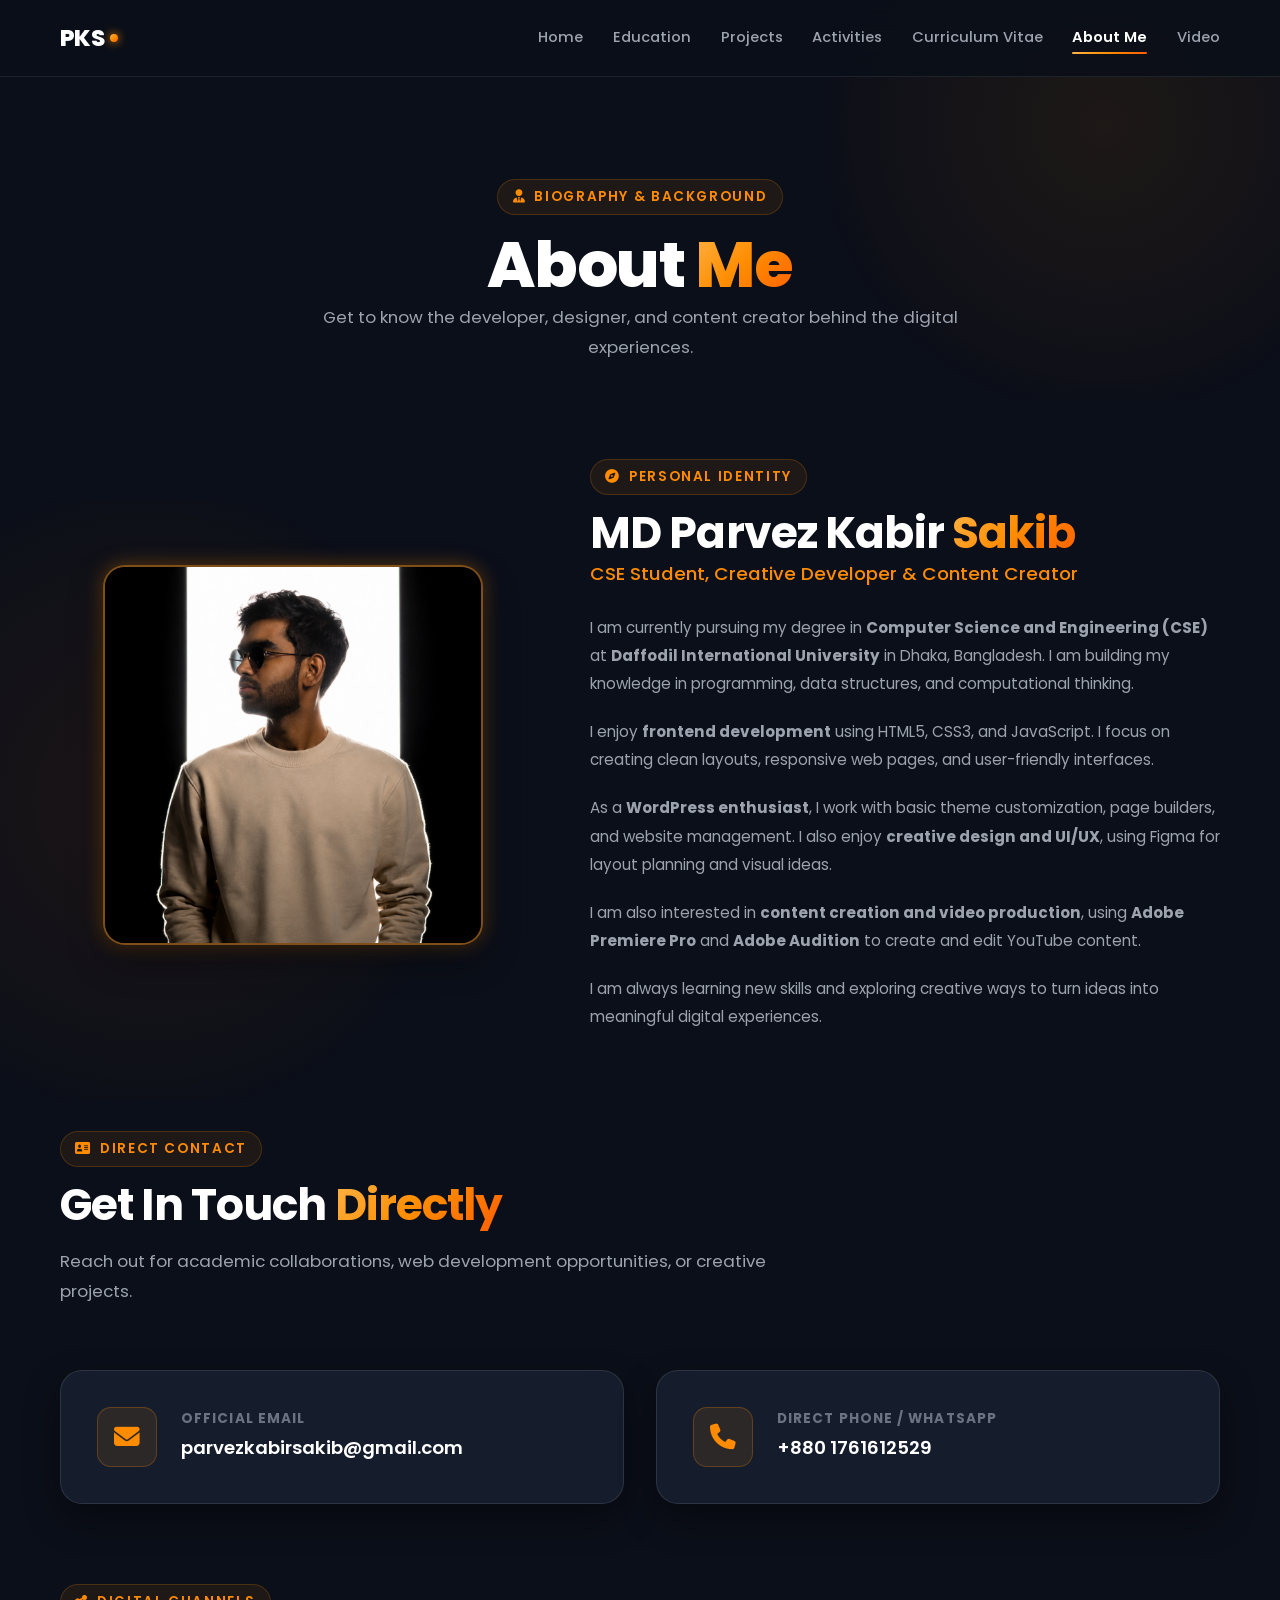
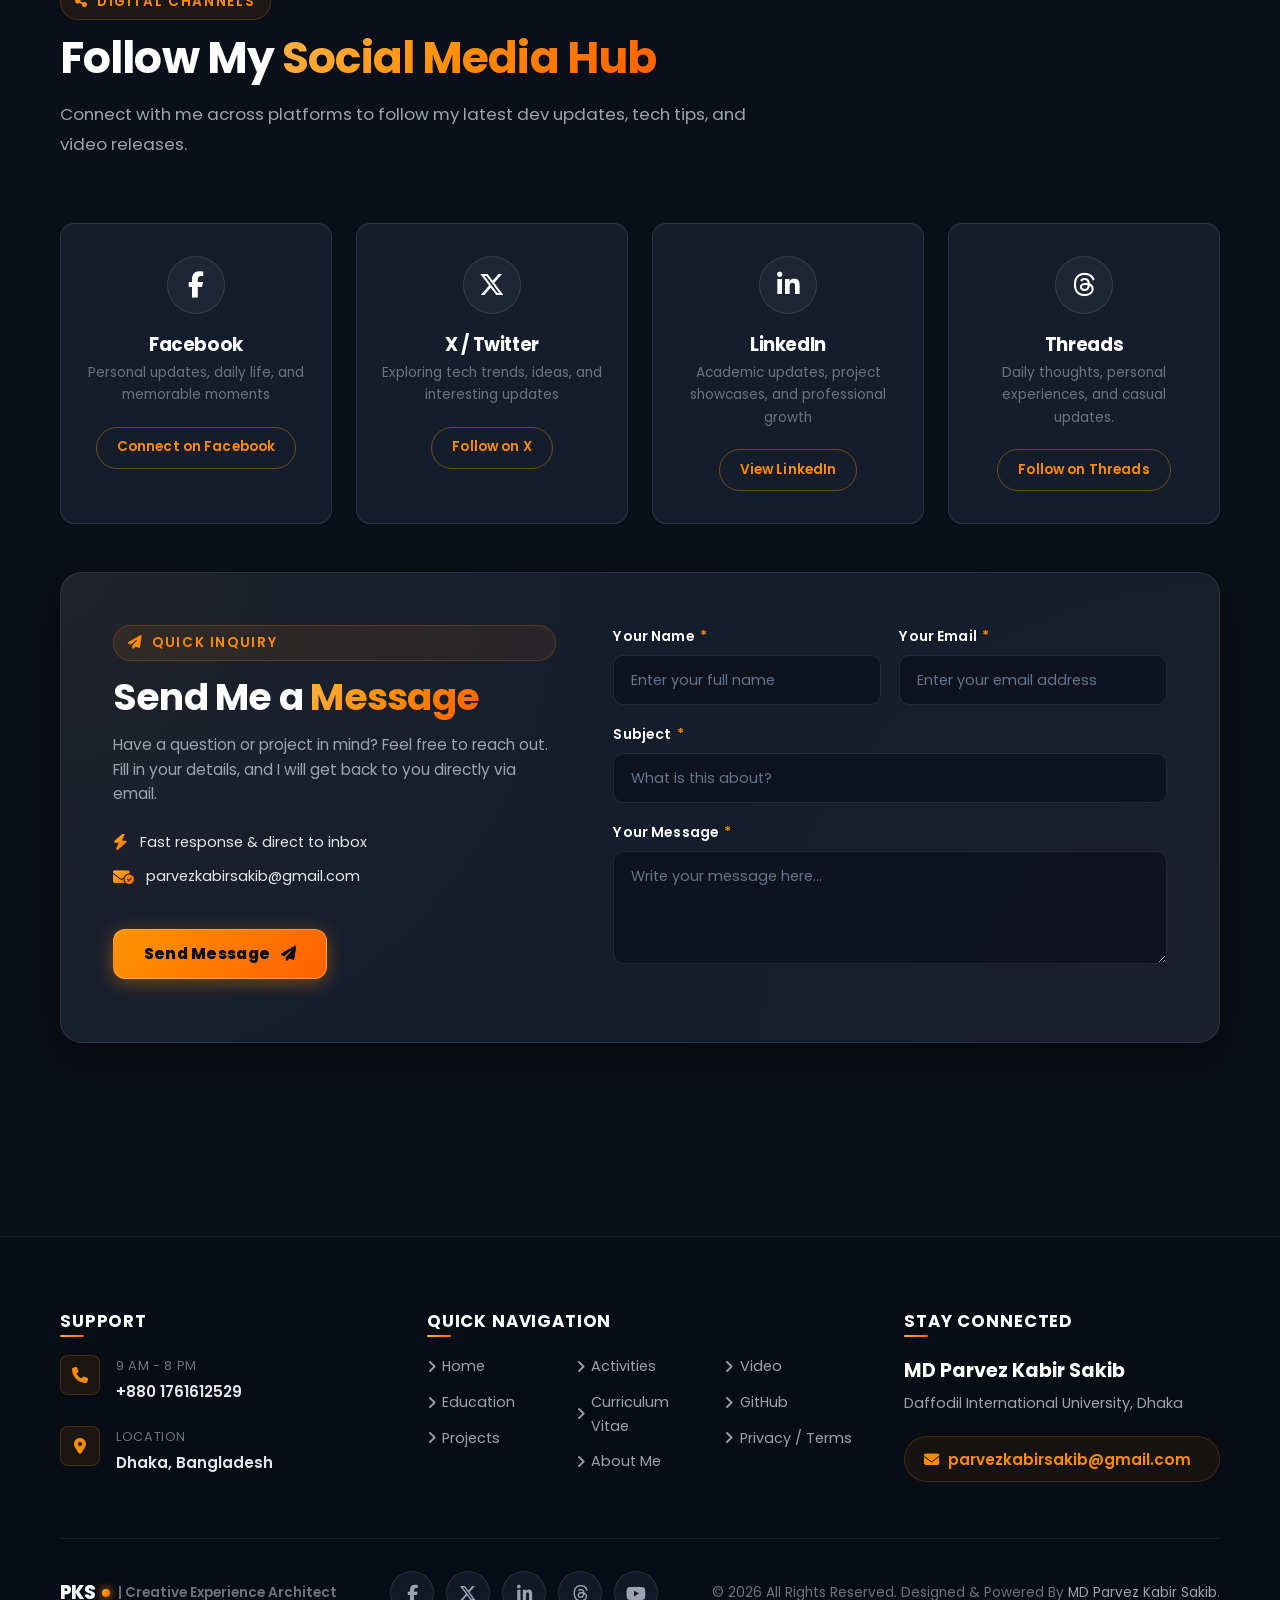
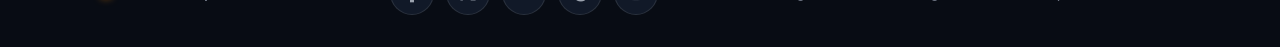
==== commit 65840e6e: "Update portfolio version2" ====
--- a/about.html
+++ b/about.html
@@ -1,17 +1,28 @@
 <!DOCTYPE html>
 <html lang="en">
+
 <head>
   <meta charset="UTF-8">
   <meta name="viewport" content="width=device-width, initial-scale=1.0">
-  <meta name="description" content="About MD Parvez Kabir Sakib - CSE student, frontend developer, WordPress specialist, and content creator based in Dhaka, Bangladesh.">
+  <meta name="description"
+    content="About MD Parvez Kabir Sakib - CSE student, frontend developer, WordPress specialist, and content creator based in Dhaka, Bangladesh.">
   <meta name="author" content="MD Parvez Kabir Sakib">
   <meta name="theme-color" content="#0b0f19">
   <title>About Me | MD Parvez Kabir Sakib</title>
 
+  <!-- Favicon / Brand Logo -->
+  <link rel="icon" type="image/png"
+    href="[data-uri]">
+  <link rel="icon" type="image/svg+xml" href="assets/images/favicon.svg?v=2">
+  <link rel="icon" type="image/png" href="assets/images/favicon.png?v=2">
+  <link rel="shortcut icon" href="favicon.ico?v=2">
+  <link rel="apple-touch-icon" href="assets/images/favicon.png?v=2">
+
   <!-- Google Font: Poppins -->
   <link rel="preconnect" href="https://fonts.googleapis.com">
   <link rel="preconnect" href="https://fonts.gstatic.com" crossorigin>
-  <link href="https://fonts.googleapis.com/css2?family=Poppins:wght@300;400;500;600;700;800&display=swap" rel="stylesheet">
+  <link href="https://fonts.googleapis.com/css2?family=Poppins:wght@300;400;500;600;700;800&display=swap"
+    rel="stylesheet">
 
   <!-- Font Awesome Icons -->
   <link rel="stylesheet" href="https://cdnjs.cloudflare.com/ajax/libs/font-awesome/6.5.1/css/all.min.css">
@@ -19,6 +30,7 @@
   <!-- Master Stylesheet -->
   <link rel="stylesheet" href="css/style.css">
 </head>
+
 <body>
 
   <!-- ========================================================================
@@ -69,7 +81,7 @@
          ====================================================================== -->
     <section class="section" style="padding-top: 0;">
       <div class="container">
-        
+
         <div class="about-hero-grid">
           <!-- Portrait Frame -->
           <div class="about-portrait-wrap reveal-item reveal-left">
@@ -87,16 +99,33 @@
 
             <div class="about-body-text">
               <p>
-                I am currently pursuing my degree in <strong>Computer Science and Engineering (CSE)</strong> at <strong>Daffodil International University</strong> in Dhaka, Bangladesh. My academic journey provides a solid foundation in computational thinking, data structures, and algorithmic principles, which I actively translate into intuitive, responsive front-end engineering.
-              </p>
-              <p>
-                My true passion lies at the intersection of aesthetic design and clean code. In <strong>frontend development</strong>, I focus on crafting lightweight, accessible, and high-performance interfaces using modern HTML5, CSS3, and ES6+ JavaScript. I believe that thoughtful spacing, deliberate typography, and subtle micro-interactions turn good websites into unforgettable digital experiences.
-              </p>
-              <p>
-                As a <strong>WordPress specialist</strong>, I leverage theme customization, dynamic CMS architecture, and bespoke styling to create functional web solutions for businesses and personal portfolios. In parallel, my enthusiasm for <strong>content creation and video production</strong> drives me to communicate tech topics visually through Adobe Premiere Pro and Adobe Audition on YouTube.
-              </p>
-              <p>
-                I am continuously learning, exploring modern web paradigms, and always eager to build meaningful, visually engaging projects that leave an impression.
+              <p>
+                I am currently pursuing my degree in <strong>Computer Science and Engineering (CSE)</strong> at
+                <strong>Daffodil International University</strong> in Dhaka, Bangladesh. I am building my knowledge
+                in programming, data structures, and computational thinking.
+              </p>
+
+              <p>
+                I enjoy <strong>frontend development</strong> using HTML5, CSS3, and JavaScript. I focus on
+                creating clean layouts, responsive web pages, and user-friendly interfaces.
+              </p>
+
+              <p>
+                As a <strong>WordPress enthusiast</strong>, I work with basic theme customization, page builders,
+                and website management. I also enjoy <strong>creative design and UI/UX</strong>, using Figma
+                for layout planning and visual ideas.
+              </p>
+
+              <p>
+                I am also interested in <strong>content creation and video production</strong>, using
+                <strong>Adobe Premiere Pro</strong> and <strong>Adobe Audition</strong> to create and edit
+                YouTube content.
+              </p>
+
+              <p>
+                I am always learning new skills and exploring creative ways to turn ideas into meaningful
+                digital experiences.
+              </p>
               </p>
             </div>
           </div>
@@ -149,44 +178,167 @@
 
           <div class="social-hub-grid">
             <!-- 1. Facebook -->
-            <a href="https://www.facebook.com/parvezkabirsakib/" target="_blank" rel="noopener noreferrer" class="social-hub-card reveal-item reveal-up delay-1">
+            <a href="https://www.facebook.com/parvezkabirsakib/" target="_blank" rel="noopener noreferrer"
+              class="social-hub-card reveal-item reveal-up delay-1">
               <div class="social-hub-icon">
                 <i class="fa-brands fa-facebook-f"></i>
               </div>
               <h3 class="social-hub-name">Facebook</h3>
-              <div class="social-hub-desc">Tech community & personal updates</div>
+              <div class="social-hub-desc">Personal updates, daily life, and memorable moments</div>
               <span class="btn btn-outline btn-sm">Connect on Facebook</span>
             </a>
 
             <!-- 2. X (Twitter) -->
-            <a href="https://x.com/ParvezKabir03" target="_blank" rel="noopener noreferrer" class="social-hub-card reveal-item reveal-up delay-2">
+            <a href="https://x.com/ParvezKabir03" target="_blank" rel="noopener noreferrer"
+              class="social-hub-card reveal-item reveal-up delay-2">
               <div class="social-hub-icon">
                 <i class="fa-brands fa-x-twitter"></i>
               </div>
               <h3 class="social-hub-name">X / Twitter</h3>
-              <div class="social-hub-desc">Frontend insights & industry discussions</div>
+              <div class="social-hub-desc">Exploring tech trends, ideas, and interesting updates</div>
               <span class="btn btn-outline btn-sm">Follow on X</span>
             </a>
 
             <!-- 3. LinkedIn -->
-            <a href="https://www.linkedin.com/in/parvez-kabir-sakib-220777326/" target="_blank" rel="noopener noreferrer" class="social-hub-card reveal-item reveal-up delay-3">
+            <a href="https://www.linkedin.com/in/parvez-kabir-sakib-220777326/" target="_blank"
+              rel="noopener noreferrer" class="social-hub-card reveal-item reveal-up delay-3">
               <div class="social-hub-icon">
                 <i class="fa-brands fa-linkedin-in"></i>
               </div>
               <h3 class="social-hub-name">LinkedIn</h3>
-              <div class="social-hub-desc">Academic & professional network</div>
+              <div class="social-hub-desc">Academic updates, project showcases, and professional growth</div>
               <span class="btn btn-outline btn-sm">View LinkedIn</span>
             </a>
 
             <!-- 4. Threads -->
-            <a href="https://www.threads.com/@parvezkabirsakib" target="_blank" rel="noopener noreferrer" class="social-hub-card reveal-item reveal-up delay-4">
+            <a href="https://www.threads.com/@parvezkabirsakib" target="_blank" rel="noopener noreferrer"
+              class="social-hub-card reveal-item reveal-up delay-4">
               <div class="social-hub-icon">
                 <i class="fa-brands fa-threads"></i>
               </div>
               <h3 class="social-hub-name">Threads</h3>
-              <div class="social-hub-desc">Daily coding logs & creative thoughts</div>
+              <div class="social-hub-desc">Daily thoughts, personal experiences, and casual updates.</div>
               <span class="btn btn-outline btn-sm">Follow on Threads</span>
             </a>
+          </div>
+        </div>
+
+        <!-- ====================================================================
+             SEND ME A MESSAGE (FULL-WIDTH TWO-COLUMN CONTACT SECTION)
+             Destination Email: parvezkabirsakib@gmail.com
+             ==================================================================== -->
+        <div id="contact-form-section" class="contact-form-section" style="margin-bottom: 5rem;">
+          <div class="contact-form-card reveal-item reveal-up">
+            <!-- Hidden iframe for instant native submission without page reload -->
+            <iframe name="contact_submit_iframe" id="contact-submit-iframe" style="display:none; width:0; height:0; border:none;" title="submission frame"></iframe>
+
+            <form id="portfolio-contact-form" class="portfolio-contact-form" action="https://formsubmit.co/parvezkabirsakib@gmail.com" method="POST" target="contact_submit_iframe">
+              <!-- FormSubmit Configuration -->
+              <input type="hidden" name="_captcha" value="false">
+              <input type="hidden" name="_template" value="table">
+              <input type="hidden" name="_subject" value="New Portfolio Message from MD Parvez Kabir Sakib Website">
+              <input type="text" name="_honey" style="display:none">
+
+              <!-- ============================================================
+                   LEFT COLUMN: Heading, Description & Send Message Button
+                   ============================================================ -->
+              <div class="contact-left-col">
+                <span class="section-label" style="display: inline-flex; margin-bottom: 0.85rem;">
+                  <i class="fa-solid fa-paper-plane"></i> Quick Inquiry
+                </span>
+                <h2 class="contact-form-title">Send Me a <span class="text-gradient">Message</span></h2>
+                <p class="contact-form-subtitle">Have a question or project in mind? Feel free to reach out. Fill in your details, and I will get back to you directly via email.</p>
+
+                <!-- Value Props / Feature Highlights -->
+                <div class="contact-perks-list">
+                  <div class="contact-perk-item">
+                    <i class="fa-solid fa-bolt text-gradient"></i>
+                    <span>Fast response & direct to inbox</span>
+                  </div>
+                  <div class="contact-perk-item">
+                    <i class="fa-solid fa-envelope-circle-check text-gradient"></i>
+                    <span>parvezkabirsakib@gmail.com</span>
+                  </div>
+                </div>
+
+                <!-- Status Alert Container -->
+                <div id="form-status-alert" class="form-status-alert" style="display: none;" role="alert"></div>
+
+                <!-- Eye-Catching Modern Send Message Button (Desktop) -->
+                <div class="contact-btn-desktop-wrap">
+                  <button type="submit" id="contact-submit-btn" class="btn-send-message">
+                    <span class="btn-content">
+                      <span class="btn-text">Send Message</span>
+                      <i class="fa-solid fa-paper-plane btn-icon"></i>
+                    </span>
+                    <span class="btn-loading" style="display: none;">
+                      <i class="fa-solid fa-circle-notch fa-spin"></i>
+                      <span>Sending...</span>
+                    </span>
+                    <span class="btn-success-state" style="display: none;">
+                      <i class="fa-solid fa-check"></i>
+                      <span>Sent!</span>
+                    </span>
+                  </button>
+                </div>
+              </div>
+
+              <!-- ============================================================
+                   RIGHT COLUMN: Name, Email, Subject & Message Inputs
+                   ============================================================ -->
+              <div class="contact-right-col">
+                <!-- Name & Email Side-by-Side -->
+                <div class="form-row-two-col">
+                  <div class="form-group">
+                    <label for="contact-name" class="form-label">Your Name <span class="required-star">*</span></label>
+                    <div class="input-wrapper">
+                      <input type="text" id="contact-name" name="name" class="form-control" placeholder="Enter your full name" required autocomplete="name">
+                    </div>
+                  </div>
+
+                  <div class="form-group">
+                    <label for="contact-email" class="form-label">Your Email <span class="required-star">*</span></label>
+                    <div class="input-wrapper">
+                      <input type="email" id="contact-email" name="email" class="form-control" placeholder="Enter your email address" required autocomplete="email">
+                    </div>
+                  </div>
+                </div>
+
+                <!-- Subject Field -->
+                <div class="form-group">
+                  <label for="contact-subject" class="form-label">Subject <span class="required-star">*</span></label>
+                  <div class="input-wrapper">
+                    <input type="text" id="contact-subject" name="subject" class="form-control" placeholder="What is this about?" required>
+                  </div>
+                </div>
+
+                <!-- Message Field -->
+                <div class="form-group">
+                  <label for="contact-message" class="form-label">Your Message <span class="required-star">*</span></label>
+                  <div class="input-wrapper">
+                    <textarea id="contact-message" name="message" class="form-control" rows="4" placeholder="Write your message here..." required></textarea>
+                  </div>
+                </div>
+
+                <!-- Eye-Catching Modern Send Message Button (Mobile Fallback) -->
+                <div class="contact-btn-mobile-wrap">
+                  <button type="submit" id="contact-submit-btn-mobile" class="btn-send-message">
+                    <span class="btn-content">
+                      <span class="btn-text">Send Message</span>
+                      <i class="fa-solid fa-paper-plane btn-icon"></i>
+                    </span>
+                    <span class="btn-loading" style="display: none;">
+                      <i class="fa-solid fa-circle-notch fa-spin"></i>
+                      <span>Sending...</span>
+                    </span>
+                    <span class="btn-success-state" style="display: none;">
+                      <i class="fa-solid fa-check"></i>
+                      <span>Sent!</span>
+                    </span>
+                  </button>
+                </div>
+              </div>
+            </form>
           </div>
         </div>
 
@@ -203,7 +355,7 @@
   <footer class="site-footer">
     <div class="container">
       <div class="footer-top-grid">
-        
+
         <!-- COLUMN 01 — SUPPORT -->
         <div class="footer-col">
           <h4 class="footer-col-title">Support</h4>
@@ -246,7 +398,8 @@
             </div>
             <div class="footer-links-group">
               <a href="video.html" class="footer-link"><i class="fa-solid fa-angle-right"></i> Video</a>
-              <a href="https://github.com/parvezkabirsakib" target="_blank" rel="noopener noreferrer" class="footer-link"><i class="fa-solid fa-angle-right"></i> GitHub</a>
+              <a href="https://github.com/parvezkabirsakib" target="_blank" rel="noopener noreferrer"
+                class="footer-link"><i class="fa-solid fa-angle-right"></i> GitHub</a>
               <a href="about.html#terms" class="footer-link"><i class="fa-solid fa-angle-right"></i> Privacy / Terms</a>
             </div>
           </div>
@@ -274,19 +427,24 @@
         </div>
 
         <div class="footer-social-icons">
-          <a href="https://www.facebook.com/parvezkabirsakib/" target="_blank" rel="noopener noreferrer" class="social-btn" aria-label="Facebook">
+          <a href="https://www.facebook.com/parvezkabirsakib/" target="_blank" rel="noopener noreferrer"
+            class="social-btn" aria-label="Facebook">
             <i class="fa-brands fa-facebook-f"></i>
           </a>
-          <a href="https://x.com/ParvezKabir03" target="_blank" rel="noopener noreferrer" class="social-btn" aria-label="X (Twitter)">
+          <a href="https://x.com/ParvezKabir03" target="_blank" rel="noopener noreferrer" class="social-btn"
+            aria-label="X (Twitter)">
             <i class="fa-brands fa-x-twitter"></i>
           </a>
-          <a href="https://www.linkedin.com/in/parvez-kabir-sakib-220777326/" target="_blank" rel="noopener noreferrer" class="social-btn" aria-label="LinkedIn">
+          <a href="https://www.linkedin.com/in/parvez-kabir-sakib-220777326/" target="_blank" rel="noopener noreferrer"
+            class="social-btn" aria-label="LinkedIn">
             <i class="fa-brands fa-linkedin-in"></i>
           </a>
-          <a href="https://www.threads.com/@parvezkabirsakib" target="_blank" rel="noopener noreferrer" class="social-btn" aria-label="Threads">
+          <a href="https://www.threads.com/@parvezkabirsakib" target="_blank" rel="noopener noreferrer"
+            class="social-btn" aria-label="Threads">
             <i class="fa-brands fa-threads"></i>
           </a>
-          <a href="https://www.youtube.com/@ojanarohoshoershondhane9243" target="_blank" rel="noopener noreferrer" class="social-btn" aria-label="YouTube">
+          <a href="https://www.youtube.com/@ojanarohoshoershondhane9243" target="_blank" rel="noopener noreferrer"
+            class="social-btn" aria-label="YouTube">
             <i class="fa-brands fa-youtube"></i>
           </a>
         </div>
@@ -300,4 +458,5 @@
 
   <script src="js/script.js" defer></script>
 </body>
-</html>
+
+</html>
--- a/css/style.css
+++ b/css/style.css
@@ -1,7 +1,7 @@
 /* ==========================================================================
    MASTER STYLESHEET: MD PARVEZ KABIR SAKIB - PREMIUM PORTFOLIO
    Art Direction: Dark Luxury Creative Agency & Interactive Experience
-   Color Palette: Dark Navy (#0b0f19) & Electric Gradient-Blue
+   Color Palette: Dark Navy (#0b0f19) & Premium Gradient Orange
    Typography: Poppins (Google Fonts)
    ========================================================================== */
 
@@ -21,8 +21,8 @@
   /* Borders & Dividers */
   --border-subtle: rgba(255, 255, 255, 0.08);
   --border-card: rgba(255, 255, 255, 0.1);
-  --border-highlight: rgba(0, 242, 254, 0.4);
-  --border-glow: rgba(0, 242, 254, 0.2);
+  --border-highlight: rgba(255, 140, 0, 0.45);
+  --border-glow: rgba(255, 140, 0, 0.25);
 
   /* Typography Colors */
   --text-primary: #ffffff;
@@ -30,18 +30,29 @@
   --text-muted: #6b7280;
   --text-contrast: #e5e7eb;
 
-  /* Electric Gradient Blue */
-  --gradient-blue: linear-gradient(135deg, #00f2fe 0%, #4facfe 50%, #0061ff 100%);
-  --gradient-blue-reverse: linear-gradient(135deg, #0061ff 0%, #4facfe 50%, #00f2fe 100%);
-  --gradient-blue-subtle: linear-gradient(135deg, rgba(0, 242, 254, 0.15) 0%, rgba(79, 172, 254, 0.1) 50%, rgba(0, 97, 255, 0.05) 100%);
+  /* Premium Gradient Orange */
+  --gradient-orange: linear-gradient(135deg, #FFB347 0%, #FF8C00 50%, #FF5E00 100%);
+  --gradient-orange-reverse: linear-gradient(135deg, #FF5E00 0%, #FF8C00 50%, #FFB347 100%);
+  --gradient-orange-subtle: linear-gradient(135deg, rgba(255, 179, 71, 0.15) 0%, rgba(255, 140, 0, 0.10) 50%, rgba(255, 94, 0, 0.05) 100%);
   --gradient-dark-card: linear-gradient(180deg, rgba(21, 29, 45, 0.9) 0%, rgba(17, 24, 39, 0.95) 100%);
 
-  /* Accents & Glows */
-  --cyan-accent: #00f2fe;
-  --blue-mid: #4facfe;
-  --blue-deep: #0061ff;
-  --blue-glow: 0 0 20px rgba(0, 242, 254, 0.25);
-  --blue-glow-hover: 0 10px 30px rgba(0, 242, 254, 0.35);
+  /* Orange Tokens */
+  --orange-primary: #FF8C00;
+  --orange-secondary: #FFB347;
+  --orange-deep: #FF5E00;
+  --orange-glow: rgba(255, 140, 0, 0.35);
+  --orange-glow-hover: 0 0 20px rgba(255, 140, 0, 0.40);
+  --hover-glow: 0 0 20px rgba(255, 140, 0, 0.40);
+
+  /* Aliased Design Tokens for 100% System Compatibility */
+  --gradient-blue: var(--gradient-orange);
+  --gradient-blue-reverse: var(--gradient-orange-reverse);
+  --gradient-blue-subtle: var(--gradient-orange-subtle);
+  --cyan-accent: #FF8C00;
+  --blue-mid: #FFB347;
+  --blue-deep: #FF5E00;
+  --blue-glow: 0 0 20px rgba(255, 140, 0, 0.35);
+  --blue-glow-hover: 0 0 20px rgba(255, 140, 0, 0.40);
   --card-shadow: 0 15px 35px rgba(0, 0, 0, 0.4);
   --card-shadow-hover: 0 22px 45px rgba(0, 0, 0, 0.6);
 
@@ -104,7 +115,7 @@
   right: -100px;
   width: 550px;
   height: 550px;
-  background: radial-gradient(circle, rgba(0, 242, 254, 0.08) 0%, rgba(0, 97, 255, 0.02) 65%, transparent 75%);
+  background: radial-gradient(circle, rgba(255, 140, 0, 0.08) 0%, rgba(255, 94, 0, 0.02) 65%, transparent 75%);
   pointer-events: none;
   z-index: 0;
 }
@@ -116,7 +127,7 @@
   left: -150px;
   width: 600px;
   height: 600px;
-  background: radial-gradient(circle, rgba(0, 97, 255, 0.07) 0%, rgba(0, 242, 254, 0.02) 65%, transparent 75%);
+  background: radial-gradient(circle, rgba(255, 94, 0, 0.07) 0%, rgba(255, 140, 0, 0.02) 65%, transparent 75%);
   pointer-events: none;
   z-index: 0;
 }
@@ -164,12 +175,12 @@
 }
 
 ::-webkit-scrollbar-thumb:hover {
-  background: linear-gradient(180deg, #00f2fe, #0061ff);
+  background: linear-gradient(180deg, #FFB347, #FF5E00);
 }
 
 /* Selection Color */
 ::selection {
-  background: rgba(0, 242, 254, 0.3);
+  background: rgba(255, 140, 0, 0.35);
   color: #ffffff;
 }
 
@@ -233,10 +244,10 @@
   text-transform: uppercase;
   color: var(--cyan-accent);
   margin-bottom: 0.75rem;
-  background: rgba(0, 242, 254, 0.08);
+  background: rgba(255, 140, 0, 0.08);
   padding: 0.35rem 0.9rem;
   border-radius: var(--border-radius-full);
-  border: 1px solid rgba(0, 242, 254, 0.2);
+  border: 1px solid rgba(255, 140, 0, 0.2);
 }
 
 .section-header {
@@ -325,7 +336,7 @@
   background: var(--gradient-blue);
   color: #0b0f19;
   font-weight: 700;
-  box-shadow: 0 4px 15px rgba(0, 242, 254, 0.25);
+  box-shadow: 0 4px 15px rgba(255, 140, 0, 0.25);
   border: 1px solid transparent;
 }
 
@@ -347,17 +358,17 @@
   border-color: var(--cyan-accent);
   color: #ffffff;
   transform: translateY(-3px);
-  box-shadow: 0 6px 20px rgba(0, 242, 254, 0.15);
+  box-shadow: 0 6px 20px rgba(255, 140, 0, 0.15);
 }
 
 .btn-outline {
   background: transparent;
   color: var(--cyan-accent);
-  border: 1px solid rgba(0, 242, 254, 0.4);
+  border: 1px solid rgba(255, 140, 0, 0.4);
 }
 
 .btn-outline:hover {
-  background: rgba(0, 242, 254, 0.1);
+  background: rgba(255, 140, 0, 0.1);
   border-color: var(--cyan-accent);
   box-shadow: var(--blue-glow);
   transform: translateY(-2px);
@@ -564,9 +575,69 @@
 }
 
 .hero-title {
+  display: flex;
+  flex-wrap: wrap;
+  align-items: center;
+  gap: 0.28em;
   margin-bottom: 1rem;
   font-weight: 800;
   line-height: 1.15;
+}
+
+/* Shatter Type 3D Glass Text Animation (ReactBits Pro) */
+.shatter-type-wrap {
+  position: relative;
+  display: inline-flex;
+  align-items: center;
+  vertical-align: baseline;
+  cursor: pointer;
+  user-select: none;
+  min-height: 1.15em;
+  overflow: visible;
+}
+
+.shatter-type-wrap canvas {
+  position: absolute;
+  top: -28px;
+  left: -45px;
+  width: calc(100% + 90px) !important;
+  height: calc(100% + 56px) !important;
+  display: block;
+  pointer-events: none;
+  z-index: 2;
+}
+
+@media (max-width: 640px) {
+  .shatter-type-wrap canvas {
+    top: -18px;
+    left: -20px;
+    width: calc(100% + 40px) !important;
+    height: calc(100% + 36px) !important;
+  }
+}
+
+.shatter-text-fallback {
+  display: inline-block;
+  color: #ffffff;
+  white-space: nowrap;
+  transition: opacity 0.35s ease;
+  pointer-events: none;
+}
+
+.shatter-type-wrap.shatter-initialized .shatter-text-fallback {
+  opacity: 0;
+  visibility: hidden;
+}
+
+@media (prefers-reduced-motion: reduce) {
+  .shatter-type-wrap canvas {
+    display: none !important;
+  }
+
+  .shatter-type-wrap .shatter-text-fallback {
+    opacity: 1 !important;
+    visibility: visible !important;
+  }
 }
 
 .hero-typewriter-wrapper {
@@ -666,7 +737,7 @@
   transform: translate(-50%, -50%);
   width: 90%;
   height: 90%;
-  background: radial-gradient(circle, rgba(0, 242, 254, 0.22) 0%, rgba(0, 97, 255, 0.12) 60%, transparent 80%);
+  background: radial-gradient(circle, rgba(255, 140, 0, 0.22) 0%, rgba(255, 94, 0, 0.12) 60%, transparent 80%);
   border-radius: 50%;
   filter: blur(25px);
   z-index: 1;
@@ -681,7 +752,7 @@
   width: 100%;
   height: 100%;
   border-radius: 50%;
-  border: 2px dashed rgba(0, 242, 254, 0.35);
+  border: 2px dashed rgba(255, 140, 0, 0.35);
   animation: rotateClockwise 28s linear infinite;
   z-index: 2;
   pointer-events: none;
@@ -820,8 +891,8 @@
   width: 60px;
   height: 60px;
   border-radius: var(--border-radius-md);
-  background: rgba(0, 242, 254, 0.08);
-  border: 1px solid rgba(0, 242, 254, 0.2);
+  background: rgba(255, 140, 0, 0.08);
+  border: 1px solid rgba(255, 140, 0, 0.2);
   display: flex;
   align-items: center;
   justify-content: center;
@@ -869,7 +940,7 @@
 
 .highlight-card:hover .highlight-tag {
   color: var(--text-secondary);
-  border-color: rgba(0, 242, 254, 0.25);
+  border-color: rgba(255, 140, 0, 0.25);
 }
 
 /* --------------------------------------------------------------------------
@@ -960,7 +1031,7 @@
   transform: translateX(-50%);
   width: 70%;
   height: 100%;
-  background: radial-gradient(circle, rgba(0, 242, 254, 0.12) 0%, transparent 70%);
+  background: radial-gradient(circle, rgba(255, 140, 0, 0.12) 0%, transparent 70%);
   pointer-events: none;
 }
 
@@ -994,9 +1065,9 @@
   bottom: 0;
   left: 36px;
   width: 3px;
-  background: linear-gradient(180deg, #00f2fe 0%, #4facfe 50%, #0061ff 100%);
+  background: linear-gradient(180deg, #FFB347 0%, #FF8C00 50%, #FF5E00 100%);
   border-radius: var(--border-radius-full);
-  box-shadow: 0 0 12px rgba(0, 242, 254, 0.3);
+  box-shadow: 0 0 12px rgba(255, 140, 0, 0.3);
 }
 
 .timeline-item {
@@ -1025,7 +1096,7 @@
   color: var(--cyan-accent);
   font-size: 0.95rem;
   font-weight: 700;
-  box-shadow: 0 0 16px rgba(0, 242, 254, 0.4);
+  box-shadow: 0 0 16px rgba(255, 140, 0, 0.4);
   z-index: 2;
   transition: all var(--transition-fast);
 }
@@ -1124,10 +1195,99 @@
   font-size: 0.85rem;
   font-weight: 500;
   padding: 0.4rem 0.95rem;
-  background: rgba(0, 242, 254, 0.07);
-  border: 1px solid rgba(0, 242, 254, 0.2);
+  background: rgba(255, 140, 0, 0.07);
+  border: 1px solid rgba(255, 140, 0, 0.2);
   border-radius: var(--border-radius-full);
   color: var(--text-contrast);
+}
+
+/* Timeline Meta Information (Instructor, Course Duration, Status) */
+.timeline-meta {
+  display: flex;
+  flex-wrap: wrap;
+  align-items: center;
+  gap: 1.15rem;
+  margin-bottom: 0.95rem;
+  font-size: 0.88rem;
+  color: var(--text-secondary);
+}
+
+.timeline-meta-item {
+  display: inline-flex;
+  align-items: center;
+  gap: 0.45rem;
+}
+
+.timeline-meta-item i {
+  color: var(--cyan-accent);
+  font-size: 0.85rem;
+}
+
+.timeline-status-pill {
+  display: inline-flex;
+  align-items: center;
+  gap: 0.4rem;
+  font-size: 0.76rem;
+  font-weight: 700;
+  letter-spacing: 0.05em;
+  text-transform: uppercase;
+  padding: 0.2rem 0.7rem;
+  background: rgba(255, 140, 0, 0.12);
+  border: 1px solid rgba(255, 140, 0, 0.35);
+  border-radius: var(--border-radius-full);
+  color: var(--orange-secondary);
+}
+
+.timeline-status-pill i {
+  color: var(--orange-primary);
+  font-size: 0.78rem;
+}
+
+/* Timeline Card Footer & View Certificate Button */
+.timeline-card-footer {
+  display: flex;
+  align-items: center;
+  justify-content: flex-end;
+  margin-top: 1.75rem;
+  padding-top: 1.25rem;
+  border-top: 1px solid var(--border-subtle);
+}
+
+.timeline-cert-btn {
+  display: inline-flex;
+  align-items: center;
+  gap: 0.6rem;
+  padding: 0.6rem 1.35rem;
+  font-size: 0.88rem;
+  font-weight: 600;
+  color: #ffffff;
+  background: rgba(255, 140, 0, 0.12);
+  border: 1px solid rgba(255, 140, 0, 0.38);
+  border-radius: var(--border-radius-full);
+  text-decoration: none;
+  cursor: pointer;
+  transition: all var(--transition-normal);
+  white-space: nowrap;
+  box-shadow: 0 2px 10px rgba(0, 0, 0, 0.2);
+}
+
+.timeline-cert-btn i {
+  color: var(--orange-primary);
+  font-size: 0.86rem;
+  transition: transform var(--transition-fast), color var(--transition-fast);
+}
+
+.timeline-cert-btn:hover {
+  background: var(--gradient-orange);
+  color: #0b0f19;
+  border-color: transparent;
+  transform: translateY(-2px);
+  box-shadow: 0 6px 20px rgba(255, 140, 0, 0.45);
+}
+
+.timeline-cert-btn:hover i {
+  color: #0b0f19;
+  transform: scale(1.15) translate(1px, -1px);
 }
 
 /* --------------------------------------------------------------------------
@@ -1191,8 +1351,8 @@
   height: 64px;
   min-width: 64px;
   border-radius: var(--border-radius-md);
-  background: rgba(0, 242, 254, 0.08);
-  border: 1px solid rgba(0, 242, 254, 0.25);
+  background: rgba(255, 140, 0, 0.08);
+  border: 1px solid rgba(255, 140, 0, 0.25);
   display: flex;
   align-items: center;
   justify-content: center;
@@ -1250,7 +1410,7 @@
 }
 
 .project-row:hover .project-right-side {
-  border-color: rgba(0, 242, 254, 0.25);
+  border-color: rgba(255, 140, 0, 0.25);
   background: rgba(255, 255, 255, 0.04);
 }
 
@@ -1319,8 +1479,8 @@
   width: 48px;
   height: 48px;
   border-radius: var(--border-radius-md);
-  background: rgba(0, 242, 254, 0.1);
-  border: 1px solid rgba(0, 242, 254, 0.25);
+  background: rgba(255, 140, 0, 0.1);
+  border: 1px solid rgba(255, 140, 0, 0.25);
   color: var(--cyan-accent);
   display: flex;
   align-items: center;
@@ -1386,7 +1546,7 @@
   font-size: 0.9rem;
   font-weight: 700;
   color: var(--cyan-accent);
-  background: rgba(0, 242, 254, 0.1);
+  background: rgba(255, 140, 0, 0.1);
   padding: 0.2rem 0.6rem;
   border-radius: var(--border-radius-full);
 }
@@ -1406,7 +1566,7 @@
   background: var(--gradient-blue);
   width: 0%;
   transition: width 1.4s cubic-bezier(0.16, 1, 0.3, 1);
-  box-shadow: 0 0 10px rgba(0, 242, 254, 0.5);
+  box-shadow: 0 0 10px rgba(255, 140, 0, 0.5);
 }
 
 /* Section 02: Familiar With (Modern Circular / Tech Badges) */
@@ -1455,7 +1615,7 @@
 
 .meter-progress {
   fill: none;
-  stroke: url(#blueGradient);
+  stroke: url(#orangeGradient);
   stroke-width: 8;
   stroke-linecap: round;
   stroke-dasharray: 283;
@@ -1526,8 +1686,8 @@
   width: 52px;
   height: 52px;
   border-radius: var(--border-radius-md);
-  background: rgba(0, 242, 254, 0.08);
-  border: 1px solid rgba(0, 242, 254, 0.2);
+  background: rgba(255, 140, 0, 0.08);
+  border: 1px solid rgba(255, 140, 0, 0.2);
   display: flex;
   align-items: center;
   justify-content: center;
@@ -1699,7 +1859,7 @@
   font-size: 0.82rem;
   font-weight: 600;
   color: var(--cyan-accent);
-  background: rgba(0, 242, 254, 0.08);
+  background: rgba(255, 140, 0, 0.08);
   padding: 0.2rem 0.6rem;
   border-radius: var(--border-radius-full);
 }
@@ -1815,8 +1975,8 @@
   height: 60px;
   min-width: 60px;
   border-radius: var(--border-radius-md);
-  background: rgba(0, 242, 254, 0.1);
-  border: 1px solid rgba(0, 242, 254, 0.25);
+  background: rgba(255, 140, 0, 0.1);
+  border: 1px solid rgba(255, 140, 0, 0.25);
   display: flex;
   align-items: center;
   justify-content: center;
@@ -1922,6 +2082,307 @@
 }
 
 /* --------------------------------------------------------------------------
+   15.2 INTERACTIVE TWO-COLUMN CONTACT FORM (SEND ME A MESSAGE)
+   Full-width grid matching contact cards above, from first to last card
+   -------------------------------------------------------------------------- */
+.contact-form-section {
+  width: 100%;
+  margin-top: 1.5rem;
+}
+
+.contact-form-card {
+  width: 100%;
+  max-width: 100%;
+  margin: 0;
+  background: var(--bg-card);
+  border: 1px solid var(--border-card);
+  border-radius: var(--border-radius-lg);
+  padding: clamp(2.25rem, 4.5vw, 3.25rem);
+  box-shadow: var(--card-shadow);
+  backdrop-filter: blur(14px);
+  -webkit-backdrop-filter: blur(14px);
+  position: relative;
+  overflow: hidden;
+  background-image: radial-gradient(circle at top left, rgba(255, 140, 0, 0.05) 0%, transparent 45%),
+    radial-gradient(circle at bottom right, rgba(255, 94, 0, 0.03) 0%, transparent 45%);
+  transition: all var(--transition-normal);
+}
+
+.contact-form-card:hover {
+  border-color: rgba(255, 140, 0, 0.35);
+  box-shadow: var(--card-shadow-hover), 0 0 30px rgba(255, 140, 0, 0.12);
+}
+
+/* Two-Column Form Layout: Left (Info & Button) / Right (Inputs) */
+.portfolio-contact-form {
+  display: grid;
+  grid-template-columns: 1fr 1.25fr;
+  gap: clamp(2rem, 4.5vw, 3.75rem);
+  align-items: start;
+}
+
+/* Left Column */
+.contact-left-col {
+  display: flex;
+  flex-direction: column;
+  justify-content: flex-start;
+}
+
+.contact-form-title {
+  font-size: clamp(1.85rem, 3vw, 2.35rem);
+  font-weight: 700;
+  color: #ffffff;
+  line-height: 1.25;
+  margin-bottom: 0.75rem;
+  letter-spacing: -0.02em;
+}
+
+.contact-form-subtitle {
+  font-size: 0.96rem;
+  color: var(--text-secondary);
+  line-height: 1.6;
+  margin-bottom: 1.5rem;
+  max-width: 440px;
+}
+
+.contact-perks-list {
+  display: flex;
+  flex-direction: column;
+  gap: 0.65rem;
+  margin-bottom: 2rem;
+}
+
+.contact-perk-item {
+  display: flex;
+  align-items: center;
+  gap: 0.75rem;
+  font-size: 0.9rem;
+  color: #e5e7eb;
+}
+
+.contact-perk-item i {
+  font-size: 1.05rem;
+}
+
+.contact-btn-desktop-wrap {
+  margin-top: 0.5rem;
+}
+
+.contact-btn-mobile-wrap {
+  display: none;
+}
+
+/* Right Column */
+.contact-right-col {
+  display: flex;
+  flex-direction: column;
+}
+
+.form-row-two-col {
+  display: grid;
+  grid-template-columns: 1fr 1fr;
+  gap: 1.15rem;
+  margin-bottom: 1.15rem;
+}
+
+.form-row-two-col .form-group {
+  margin-bottom: 0 !important;
+}
+
+.portfolio-contact-form .form-group {
+  margin-bottom: 1.15rem;
+}
+
+.portfolio-contact-form .form-label {
+  display: block;
+  font-size: 0.88rem;
+  font-weight: 600;
+  color: #ffffff;
+  margin-bottom: 0.45rem;
+  letter-spacing: 0.01em;
+}
+
+.portfolio-contact-form .form-label .required-star {
+  color: var(--orange-primary);
+  margin-left: 2px;
+}
+
+.portfolio-contact-form .input-wrapper {
+  position: relative;
+}
+
+.portfolio-contact-form .form-control {
+  width: 100%;
+  background: rgba(11, 15, 25, 0.65);
+  border: 1px solid rgba(255, 255, 255, 0.09);
+  border-radius: 10px;
+  padding: 0.82rem 1.05rem;
+  font-family: var(--font-family);
+  font-size: 0.92rem;
+  color: #ffffff;
+  outline: none;
+  transition: border-color var(--transition-fast), box-shadow var(--transition-fast), background var(--transition-fast);
+}
+
+.portfolio-contact-form .form-control::placeholder {
+  color: #64748b;
+  font-size: 0.9rem;
+}
+
+.portfolio-contact-form .form-control:focus {
+  border-color: var(--orange-primary);
+  box-shadow: 0 0 0 2px rgba(255, 140, 0, 0.25), 0 0 15px rgba(255, 140, 0, 0.15);
+  background: rgba(11, 15, 25, 0.95);
+}
+
+.portfolio-contact-form textarea.form-control {
+  resize: vertical;
+  min-height: 105px;
+}
+
+/* ==========================================================================
+   REFINED MODERN SEND MESSAGE BUTTON (STABLE, SMOOTH & THEME-PERFECT)
+   ========================================================================== */
+.btn-send-message {
+  position: relative;
+  display: inline-flex;
+  align-items: center;
+  justify-content: center;
+  gap: 0.65rem;
+  background: linear-gradient(135deg, #FF9500 0%, #FF6000 100%);
+  color: #080c14;
+  font-family: var(--font-family);
+  font-weight: 750;
+  font-size: 0.98rem;
+  letter-spacing: 0.02em;
+  height: 50px;
+  min-width: 195px;
+  padding: 0 1.85rem;
+  border-radius: 12px;
+  border: 1px solid rgba(255, 255, 255, 0.25);
+  box-shadow: 0 4px 18px rgba(255, 140, 0, 0.38);
+  cursor: pointer;
+  transition: transform 0.22s cubic-bezier(0.16, 1, 0.3, 1), box-shadow 0.22s cubic-bezier(0.16, 1, 0.3, 1), background 0.22s ease, border-color 0.22s ease;
+  user-select: none;
+}
+
+.btn-send-message .btn-content,
+.btn-send-message .btn-loading,
+.btn-send-message .btn-success-state {
+  display: inline-flex;
+  align-items: center;
+  justify-content: center;
+  gap: 0.65rem;
+  width: 100%;
+  pointer-events: none;
+}
+
+.btn-send-message .btn-icon {
+  font-size: 0.95rem;
+  transition: transform 0.25s cubic-bezier(0.16, 1, 0.3, 1);
+}
+
+.btn-send-message:hover:not(:disabled) {
+  transform: translateY(-2px);
+  box-shadow: 0 8px 26px rgba(255, 140, 0, 0.55), 0 0 18px rgba(255, 140, 0, 0.22);
+  background: linear-gradient(135deg, #FFA51F 0%, #FF6E00 100%);
+  border-color: rgba(255, 255, 255, 0.4);
+}
+
+.btn-send-message:hover:not(:disabled) .btn-icon {
+  transform: translate(3px, -2px);
+}
+
+.btn-send-message:active:not(:disabled) {
+  transform: translateY(0);
+  box-shadow: 0 3px 12px rgba(255, 140, 0, 0.35);
+}
+
+/* Loading & Success States */
+.btn-send-message.is-loading {
+  opacity: 0.9;
+  cursor: wait;
+  box-shadow: 0 4px 16px rgba(255, 140, 0, 0.3);
+}
+
+.btn-send-message.is-success {
+  background: linear-gradient(135deg, #22c55e 0%, #16a34a 100%) !important;
+  color: #ffffff !important;
+  box-shadow: 0 6px 22px rgba(34, 197, 94, 0.45) !important;
+  border-color: rgba(255, 255, 255, 0.4) !important;
+}
+
+.btn-send-message:disabled:not(.is-loading):not(.is-success) {
+  opacity: 0.65;
+  cursor: not-allowed;
+  transform: none;
+  box-shadow: none;
+}
+
+/* Feedback Status Alerts */
+.form-status-alert {
+  border-radius: 10px;
+  padding: 0.85rem 1.15rem;
+  margin-bottom: 1.15rem;
+  font-size: 0.9rem;
+  line-height: 1.5;
+  display: flex;
+  align-items: center;
+  gap: 0.65rem;
+}
+
+.form-status-alert.status-success {
+  background: rgba(34, 197, 94, 0.15);
+  border: 1px solid rgba(34, 197, 94, 0.4);
+  color: #4ade80;
+}
+
+.form-status-alert.status-error {
+  background: rgba(239, 68, 68, 0.15);
+  border: 1px solid rgba(239, 68, 68, 0.4);
+  color: #f87171;
+}
+
+.form-status-alert.status-warning {
+  background: rgba(251, 191, 36, 0.15);
+  border: 1px solid rgba(251, 191, 36, 0.4);
+  color: #fbbf24;
+}
+
+/* Responsive Breakpoints */
+@media (max-width: 991px) {
+  .portfolio-contact-form {
+    grid-template-columns: 1fr;
+    gap: 2rem;
+  }
+
+  .contact-btn-desktop-wrap {
+    display: none;
+  }
+
+  .contact-btn-mobile-wrap {
+    display: block;
+    margin-top: 0.5rem;
+  }
+
+  .contact-btn-mobile-wrap .btn-send-message {
+    width: 100%;
+  }
+}
+
+@media (max-width: 640px) {
+  .contact-form-card {
+    padding: 1.75rem 1.25rem;
+    border-radius: 14px;
+  }
+
+  .form-row-two-col {
+    grid-template-columns: 1fr;
+    gap: 0;
+  }
+}
+
+/* --------------------------------------------------------------------------
    16. VIDEO SHOWCASE & VIDEO LIBRARY
    -------------------------------------------------------------------------- */
 /* Video Library Filter Bar */
@@ -1969,7 +2430,7 @@
 
 .academic-spotlight-card {
   background: linear-gradient(135deg, rgba(21, 29, 45, 0.95) 0%, rgba(17, 24, 39, 0.98) 100%);
-  border: 1px solid rgba(0, 242, 254, 0.3);
+  border: 1px solid rgba(255, 140, 0, 0.3);
   border-radius: var(--border-radius-lg);
   padding: clamp(1.5rem, 3vw, 2.5rem);
   box-shadow: var(--card-shadow), var(--blue-glow);
@@ -2021,13 +2482,12 @@
   overflow: hidden;
   box-shadow: 0 12px 32px rgba(0, 0, 0, 0.55);
   transition: all var(--transition-normal);
-  opacity: 1 !important;
 }
 
 .video-lib-item:hover {
   transform: translateY(-5px);
   border-color: var(--cyan-accent);
-  box-shadow: 0 16px 40px rgba(0, 0, 0, 0.7), 0 0 25px rgba(0, 242, 254, 0.25);
+  box-shadow: 0 16px 40px rgba(0, 0, 0, 0.7), 0 0 25px rgba(255, 140, 0, 0.25);
 }
 
 /* Video Library Card */
@@ -2039,6 +2499,8 @@
   overflow: hidden;
   cursor: pointer;
   display: flex;
+  text-decoration: none;
+  color: inherit;
 }
 
 .video-lib-card img.video-lib-thumb {
@@ -2192,56 +2654,6 @@
   z-index: 2;
 }
 
-/* Instant In-Card Active Player */
-.video-lib-card.is-playing {
-  border-color: var(--cyan-accent);
-  box-shadow: 0 16px 40px rgba(0, 0, 0, 0.8), var(--blue-glow);
-}
-
-.video-lib-card.is-playing .video-lib-thumb,
-.video-lib-card.is-playing .video-lib-top-overlay,
-.video-lib-card.is-playing .video-yt-play-btn,
-.video-lib-card.is-playing .video-fb-play-btn,
-.video-lib-card.is-playing .video-lib-duration {
-  display: none !important;
-}
-
-.video-in-card-iframe {
-  position: absolute;
-  top: 0;
-  left: 0;
-  width: 100%;
-  height: 100%;
-  border: none;
-  background: #000000;
-  z-index: 5;
-}
-
-.video-in-card-close {
-  position: absolute;
-  top: 10px;
-  right: 10px;
-  width: 32px;
-  height: 32px;
-  border-radius: 50%;
-  background: rgba(0, 0, 0, 0.8);
-  border: 1px solid rgba(255, 255, 255, 0.2);
-  color: #ffffff;
-  display: flex;
-  align-items: center;
-  justify-content: center;
-  font-size: 0.85rem;
-  cursor: pointer;
-  z-index: 10;
-  transition: all var(--transition-fast);
-}
-
-.video-in-card-close:hover {
-  background: #ff0000;
-  border-color: #ff0000;
-  transform: scale(1.1);
-}
-
 /* Facebook Reels Grid */
 .video-reels-grid {
   display: grid;
@@ -2295,10 +2707,10 @@
   font-size: 0.85rem;
   font-weight: 600;
   color: var(--cyan-accent);
-  background: rgba(0, 242, 254, 0.08);
+  background: rgba(255, 140, 0, 0.08);
   padding: 0.35rem 0.85rem;
   border-radius: var(--border-radius-full);
-  border: 1px solid rgba(0, 242, 254, 0.2);
+  border: 1px solid rgba(255, 140, 0, 0.2);
 }
 
 .video-player-container {
@@ -2397,7 +2809,7 @@
   justify-content: center;
   font-size: 1.25rem;
   padding-left: 3px;
-  box-shadow: 0 0 20px rgba(0, 242, 254, 0.5);
+  box-shadow: 0 0 20px rgba(255, 140, 0, 0.5);
   transition: transform var(--transition-fast);
 }
 
@@ -2506,8 +2918,8 @@
   height: 40px;
   min-width: 40px;
   border-radius: var(--border-radius-sm);
-  background: rgba(0, 242, 254, 0.08);
-  border: 1px solid rgba(0, 242, 254, 0.2);
+  background: rgba(255, 140, 0, 0.08);
+  border: 1px solid rgba(255, 140, 0, 0.2);
   display: flex;
   align-items: center;
   justify-content: center;
@@ -2588,8 +3000,8 @@
   font-size: 0.95rem;
   font-weight: 600;
   color: var(--cyan-accent);
-  background: rgba(0, 242, 254, 0.06);
-  border: 1px solid rgba(0, 242, 254, 0.2);
+  background: rgba(255, 140, 0, 0.06);
+  border: 1px solid rgba(255, 140, 0, 0.2);
   padding: 0.6rem 1.15rem;
   border-radius: var(--border-radius-full);
   transition: all var(--transition-fast);
@@ -2703,6 +3115,10 @@
 
 .delay-5 {
   transition-delay: 0.5s;
+}
+
+.delay-6 {
+  transition-delay: 0.6s;
 }
 
 /* --------------------------------------------------------------------------
@@ -2878,6 +3294,11 @@
     padding: 1.5rem;
   }
 
+  .timeline-card-footer {
+    margin-top: 1.25rem;
+    padding-top: 1rem;
+  }
+
   .project-left-side {
     flex-direction: column;
     gap: 1rem;
@@ -2923,6 +3344,15 @@
 
   .cv-document {
     padding: 1.5rem 1rem;
+  }
+
+  .timeline-card-footer {
+    justify-content: stretch;
+  }
+
+  .timeline-cert-btn {
+    width: 100%;
+    justify-content: center;
   }
 }
 
@@ -2969,7 +3399,7 @@
   }
 
   .cv-entry-card {
-    border-left-color: #0061ff !important;
+    border-left-color: #FF5E00 !important;
     background: #f9fafb !important;
   }
 
@@ -3004,4 +3434,230 @@
   .orbit-ring-inner {
     animation: none !important;
   }
+}
+
+/* --------------------------------------------------------------------------
+   22. AUREM-STYLE DUAL CUSTOM MOUSE CURSOR
+   -------------------------------------------------------------------------- */
+@media (hover: hover) and (pointer: fine) {
+
+  body.has-custom-cursor,
+  body.has-custom-cursor * {
+    cursor: none;
+  }
+
+  body.has-custom-cursor input,
+  body.has-custom-cursor textarea,
+  body.has-custom-cursor select {
+    cursor: auto;
+  }
+
+  /* Inner Dot: Instant Zero-Latency Mouse Following */
+  .custom-cursor-dot {
+    position: fixed;
+    top: 0;
+    left: 0;
+    width: 6px;
+    height: 6px;
+    background: linear-gradient(135deg, #FFB347 0%, #FF8C00 50%, #FF5E00 100%);
+    border-radius: 50%;
+    pointer-events: none;
+    user-select: none;
+    z-index: 999999;
+    box-shadow: 0 0 10px rgba(255, 140, 0, 0.75);
+    opacity: 0;
+    transition: opacity 0.25s ease, box-shadow 0.25s ease;
+    will-change: transform;
+    transform: translate3d(-100px, -100px, 0) translate(-50%, -50%);
+  }
+
+  /* Outer Ring: Smooth Trailing Physics (LERP) */
+  .custom-cursor-ring {
+    position: fixed;
+    top: 0;
+    left: 0;
+    width: 38px;
+    height: 38px;
+    border: 1.5px solid rgba(255, 140, 0, 0.45);
+    background: rgba(255, 140, 0, 0.04);
+    border-radius: 50%;
+    pointer-events: none;
+    user-select: none;
+    z-index: 999998;
+    box-shadow: 0 0 15px rgba(255, 140, 0, 0.15);
+    opacity: 0;
+    transition: width 0.28s cubic-bezier(0.16, 1, 0.3, 1),
+      height 0.28s cubic-bezier(0.16, 1, 0.3, 1),
+      border-color 0.28s cubic-bezier(0.16, 1, 0.3, 1),
+      background-color 0.28s cubic-bezier(0.16, 1, 0.3, 1),
+      box-shadow 0.28s cubic-bezier(0.16, 1, 0.3, 1),
+      opacity 0.25s ease;
+    will-change: transform, width, height;
+    transform: translate3d(-100px, -100px, 0) translate(-50%, -50%);
+  }
+
+  /* Visible State */
+  .custom-cursor-dot.is-visible,
+  .custom-cursor-ring.is-visible {
+    opacity: 1;
+  }
+
+  /* Interactive Hover State */
+  .custom-cursor-ring.is-hovering {
+    width: 54px;
+    height: 54px;
+    border-color: rgba(255, 140, 0, 0.85);
+    background: rgba(255, 140, 0, 0.10);
+    box-shadow: 0 0 22px rgba(255, 140, 0, 0.35);
+  }
+
+  .custom-cursor-dot.is-hovering {
+    box-shadow: 0 0 14px rgba(255, 140, 0, 0.95);
+  }
+
+  /* Hidden over text inputs */
+  .custom-cursor-dot.is-hidden,
+  .custom-cursor-ring.is-hidden {
+    opacity: 0 !important;
+  }
+}
+
+@media (prefers-reduced-motion: reduce) {
+
+  .custom-cursor-dot,
+  .custom-cursor-ring {
+    display: none !important;
+  }
+
+  body.has-custom-cursor,
+  body.has-custom-cursor * {
+    cursor: auto !important;
+  }
+}
+
+/* --------------------------------------------------------------------------
+   23. PARTICLES BACKGROUND CANVAS (REACTBITS SNOW PRESET)
+   -------------------------------------------------------------------------- */
+.particles-bg-canvas {
+  position: fixed;
+  top: 0;
+  left: 0;
+  width: 100vw;
+  height: 100vh;
+  pointer-events: none;
+  z-index: 0;
+}
+
+/* --------------------------------------------------------------------------
+   24. HOMEPAGE INFINITY PRELOADER (LOADING-UI)
+   -------------------------------------------------------------------------- */
+.preloader-overlay {
+  position: fixed;
+  inset: 0;
+  width: 100vw;
+  height: 100vh;
+  background-color: var(--bg-primary);
+  background-image: radial-gradient(circle at center, rgba(255, 140, 0, 0.08) 0%, rgba(11, 15, 25, 0.98) 70%);
+  display: flex;
+  align-items: center;
+  justify-content: center;
+  z-index: 9999999;
+  opacity: 1;
+  visibility: visible;
+  transition: opacity 0.65s cubic-bezier(0.16, 1, 0.3, 1), visibility 0.65s ease, transform 0.65s cubic-bezier(0.16, 1, 0.3, 1);
+  will-change: opacity, transform;
+}
+
+.preloader-overlay.is-hidden {
+  opacity: 0;
+  visibility: hidden;
+  transform: scale(1.04);
+  pointer-events: none;
+}
+
+.preloader-content {
+  display: flex;
+  flex-direction: column;
+  align-items: center;
+  justify-content: center;
+  gap: 1.25rem;
+}
+
+.infinity-loader-wrapper {
+  position: relative;
+  display: flex;
+  align-items: center;
+  justify-content: center;
+}
+
+.infinity-loader {
+  width: 140px;
+  height: 70px;
+  overflow: visible;
+}
+
+.infinity-track {
+  stroke: rgba(255, 140, 0, 0.14);
+  stroke-width: 6;
+  stroke-linecap: round;
+  stroke-linejoin: round;
+  fill: none;
+}
+
+.infinity-dash {
+  stroke: url(#infinityOrangeGradient);
+  stroke-width: 6.5;
+  stroke-linecap: round;
+  stroke-linejoin: round;
+  fill: none;
+  stroke-dasharray: 28 72;
+  animation: infinityDashLoop 1.7s linear infinite;
+  filter: url(#infinityGlow);
+}
+
+@keyframes infinityDashLoop {
+  0% {
+    stroke-dashoffset: 100;
+  }
+
+  100% {
+    stroke-dashoffset: 0;
+  }
+}
+
+.preloader-brand {
+  display: flex;
+  flex-direction: column;
+  align-items: center;
+  gap: 0.35rem;
+}
+
+.preloader-logo {
+  font-size: 1.35rem;
+  font-weight: 800;
+  color: #ffffff;
+  letter-spacing: -0.02em;
+  display: inline-flex;
+  align-items: center;
+  gap: 0.35rem;
+}
+
+.preloader-text {
+  font-size: 0.72rem;
+  font-weight: 600;
+  letter-spacing: 0.22em;
+  color: var(--text-muted);
+  text-transform: uppercase;
+  animation: preloaderTextPulse 1.8s ease-in-out infinite alternate;
+}
+
+@keyframes preloaderTextPulse {
+  0% {
+    opacity: 0.45;
+  }
+
+  100% {
+    opacity: 0.95;
+    color: var(--orange-secondary);
+  }
 }
